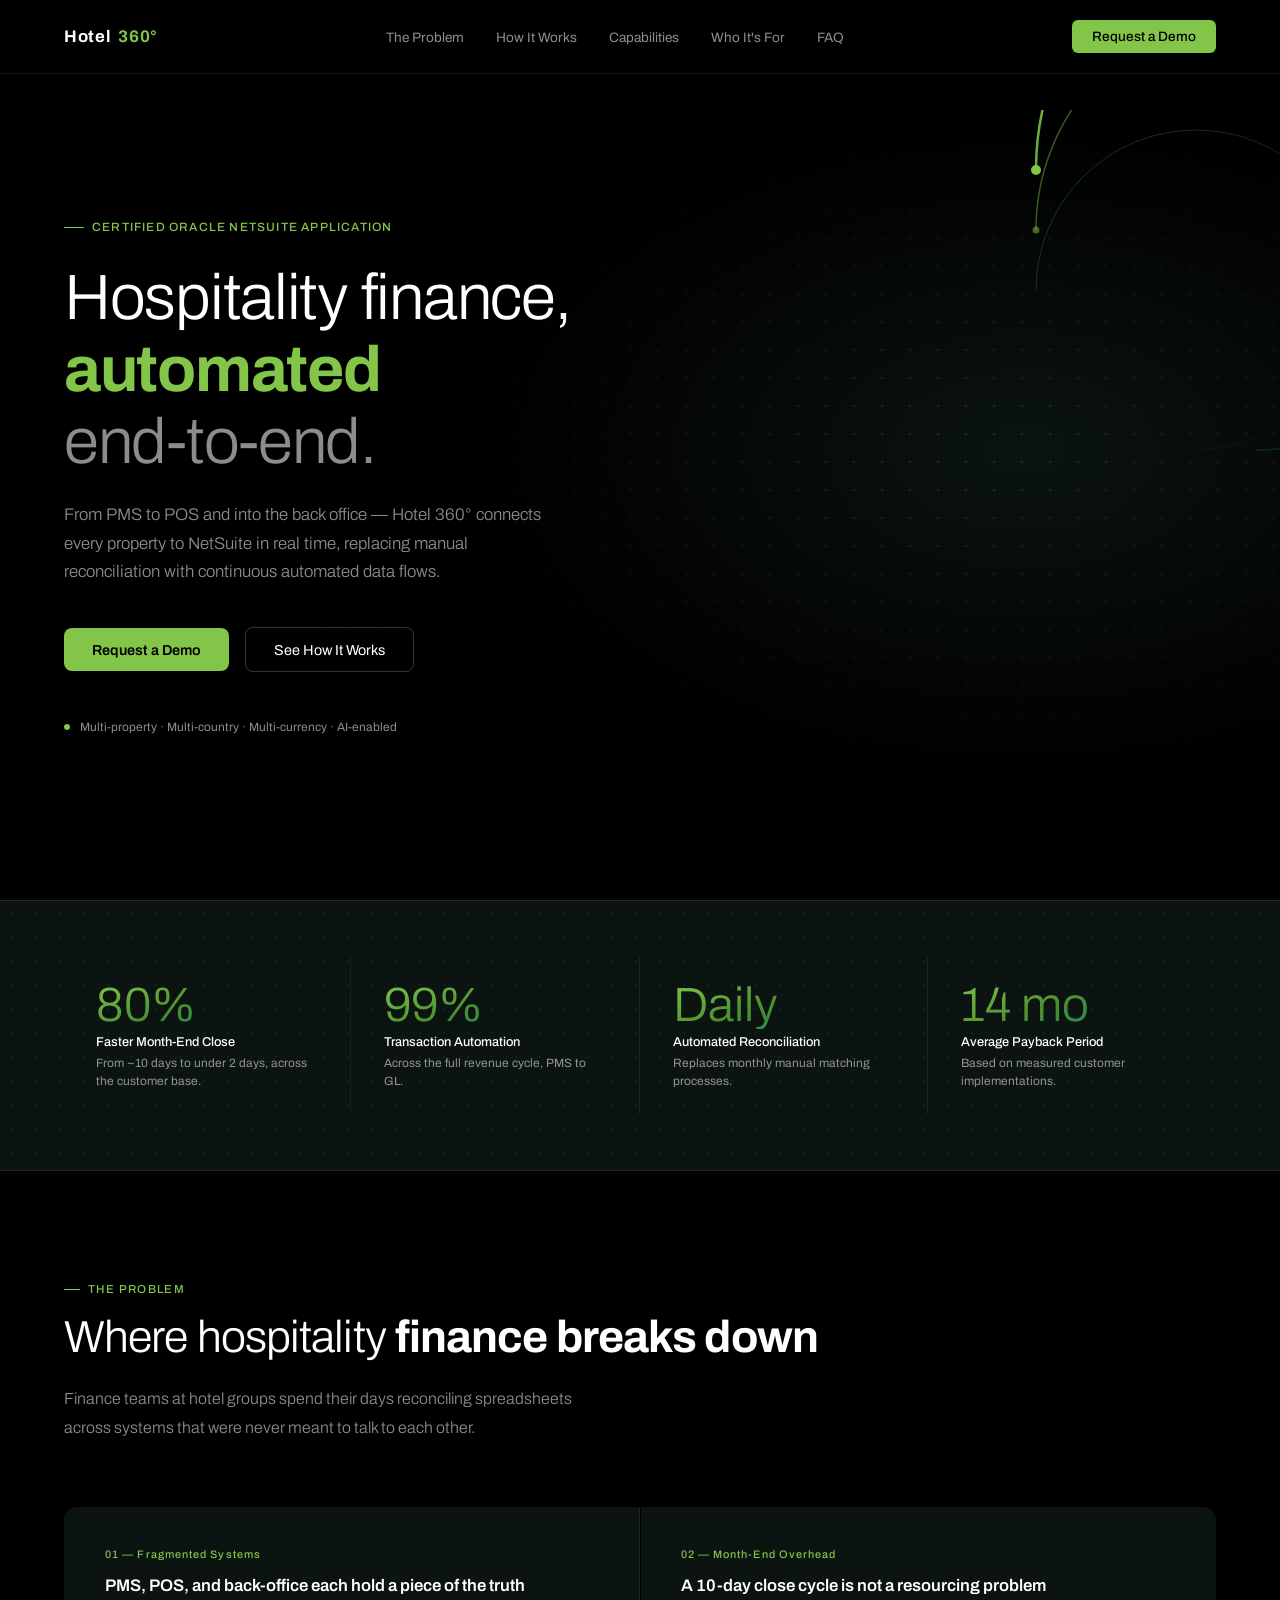
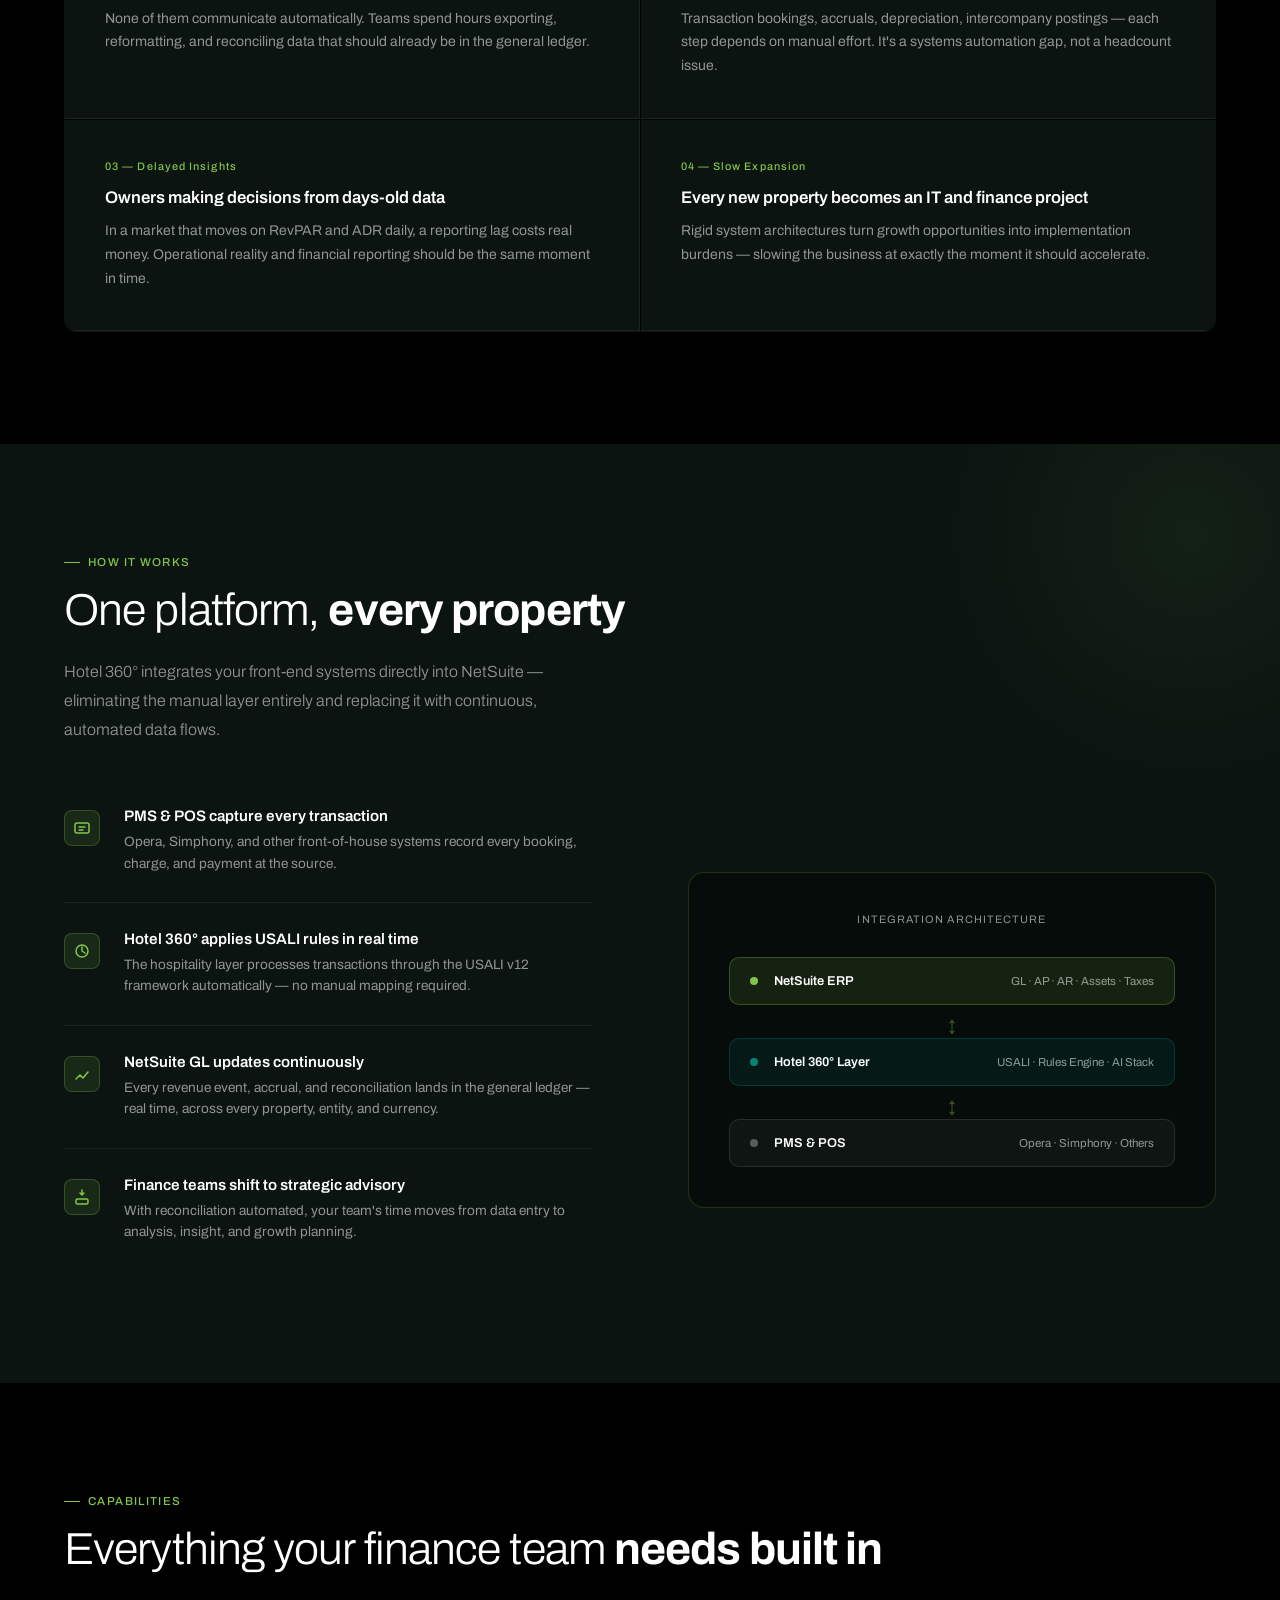
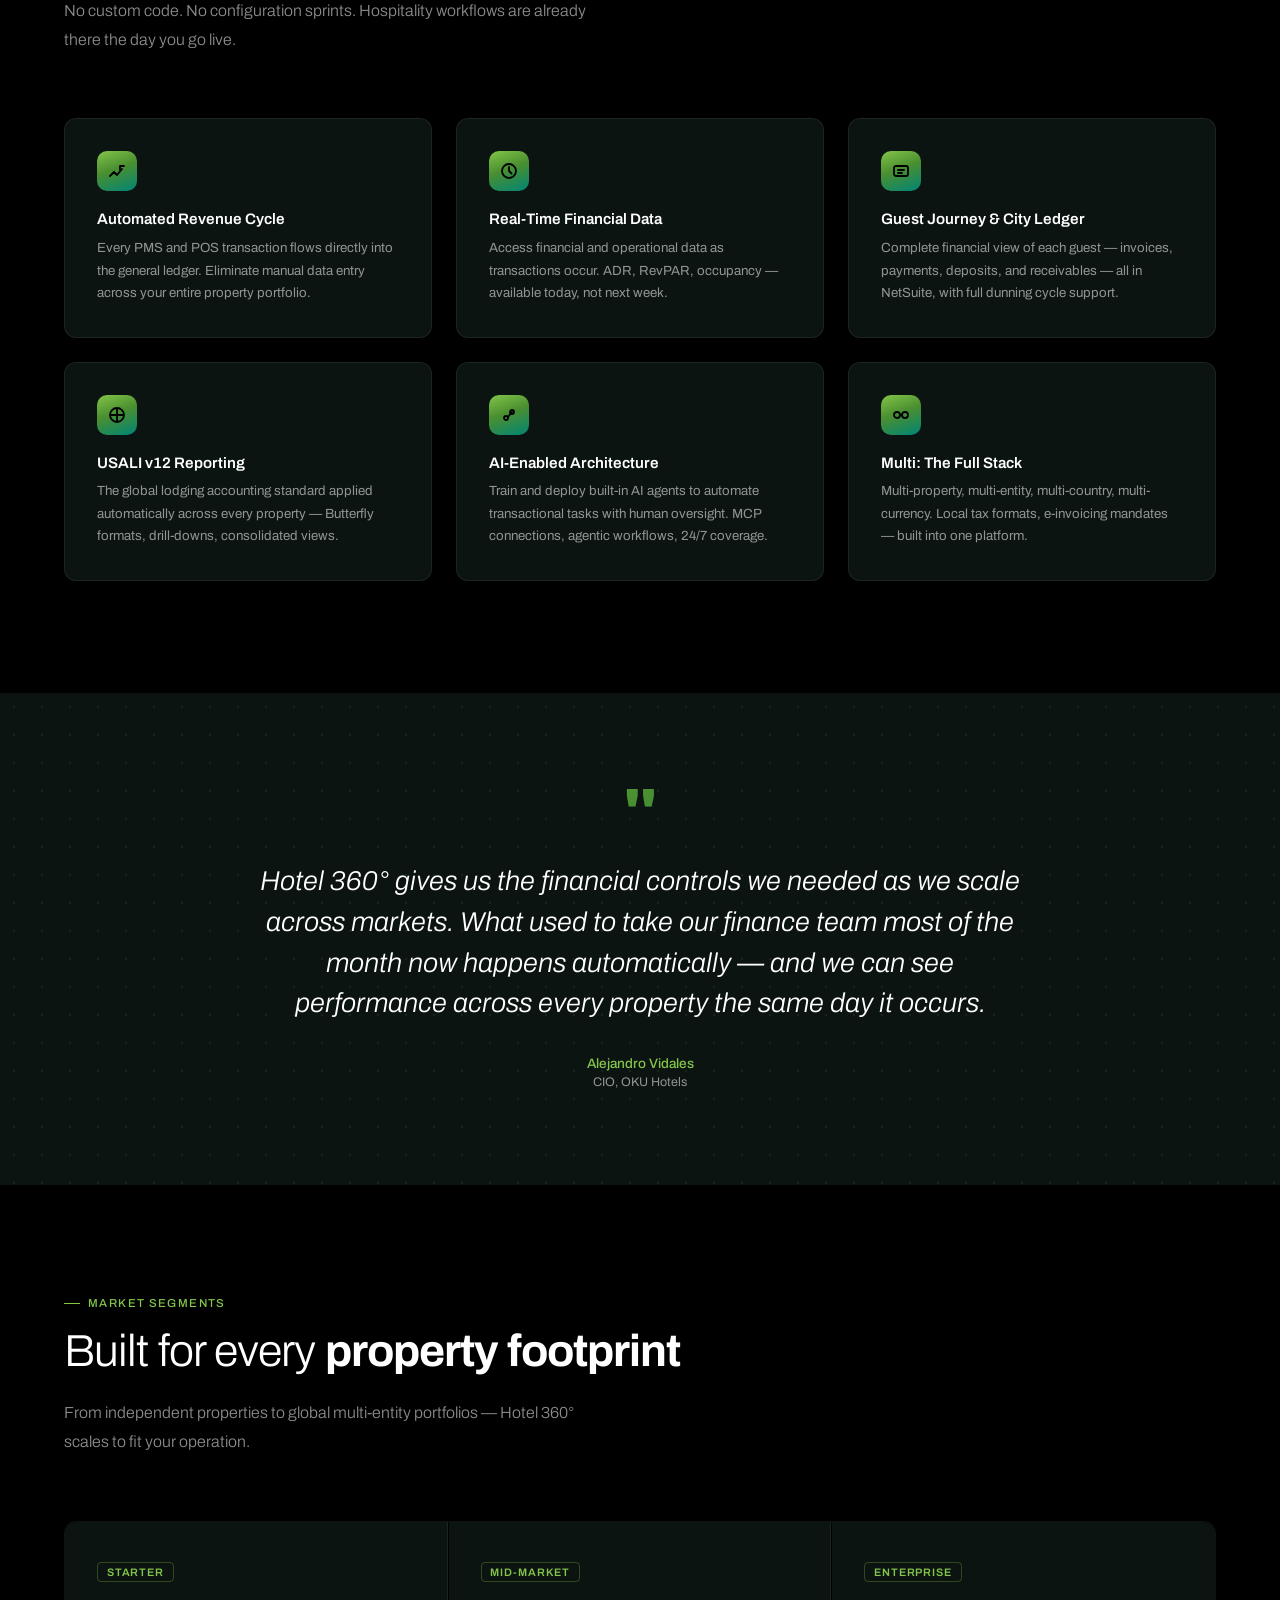
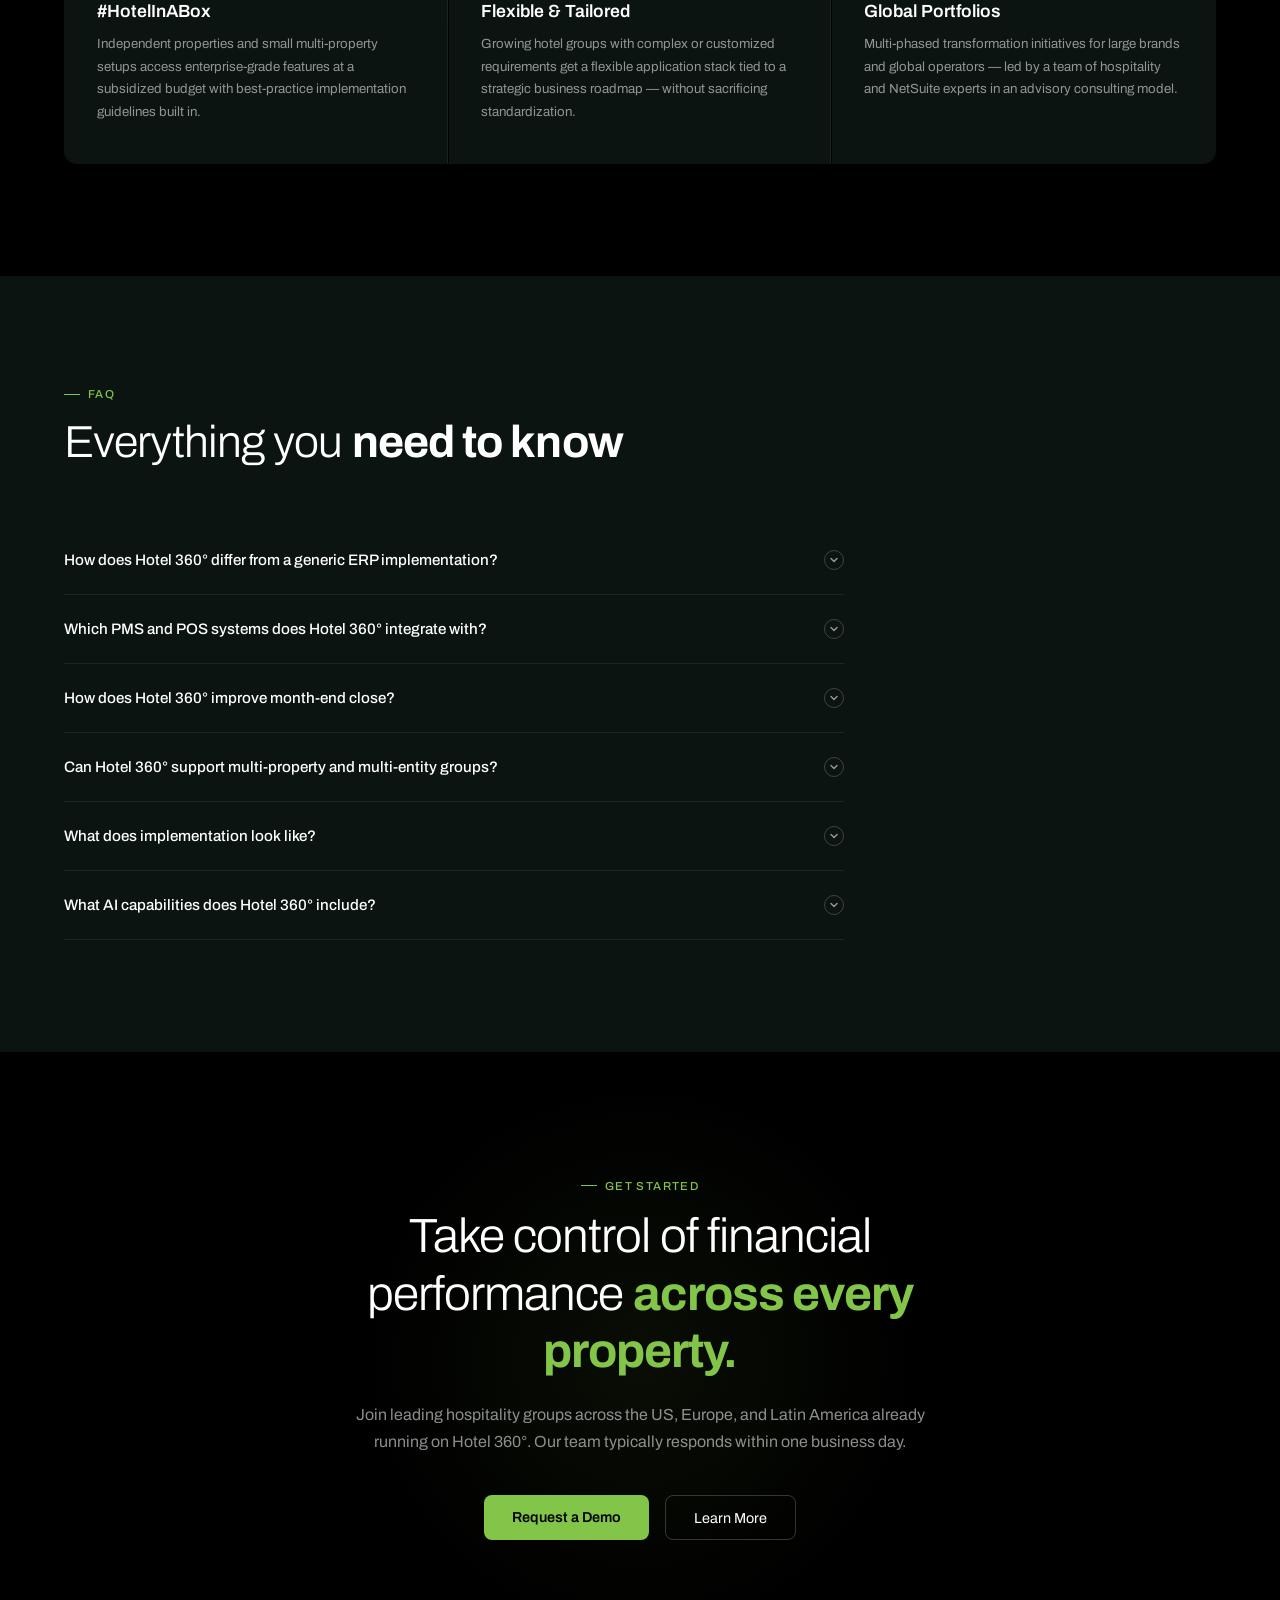
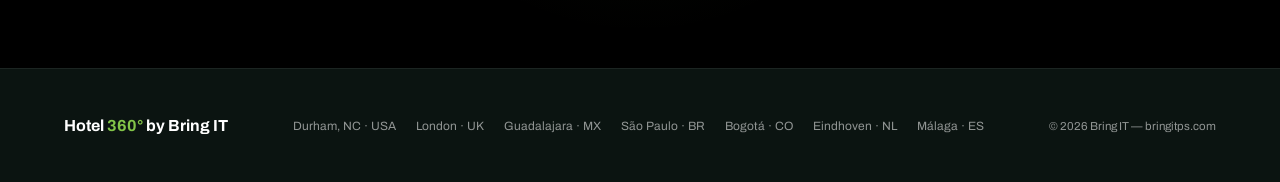
==== h360.html @ 370b3620 "Add files via upload" ====
<!DOCTYPE html>
<html lang="en">
<head>
<meta charset="UTF-8">
<meta name="viewport" content="width=device-width, initial-scale=1.0">
<title>Hotel 360° — Hospitality Finance, Automated</title>
<link rel="preconnect" href="https://fonts.googleapis.com">
<link href="https://fonts.googleapis.com/css2?family=Archivo:ital,wght@0,300;0,400;0,500;0,600;0,700;1,300&display=swap" rel="stylesheet">
<style>
  *, *::before, *::after { box-sizing: border-box; margin: 0; padding: 0; }

  :root {
    --black:      #000000;
    --dark-green: #0B1411;
    --green:      #83C549;
    --teal:       #008575;
    --white:      #FFFFFF;
    --text-sec:   rgba(255,255,255,0.55);
    --grad: linear-gradient(160deg, #83C549 0%, #4A8F30 45%, #008575 100%);
  }

  html { scroll-behavior: smooth; }

  body {
    font-family: 'Archivo', sans-serif;
    background: var(--black);
    color: var(--white);
    overflow-x: hidden;
  }

  /* ── NAV ── */
  nav {
    position: fixed; top: 0; left: 0; right: 0; z-index: 100;
    display: flex; align-items: center; justify-content: space-between;
    padding: 1.25rem 4rem;
    background: rgba(0,0,0,0.7);
    backdrop-filter: blur(16px);
    border-bottom: 1px solid rgba(131,197,73,0.12);
  }
  .nav-logo {
    font-size: 1.05rem; font-weight: 700; letter-spacing: 0.04em;
    color: var(--white);
    display: flex; align-items: center; gap: 0.5rem;
  }
  .nav-logo .deg { color: var(--green); }
  .nav-links { display: flex; gap: 2rem; list-style: none; }
  .nav-links a {
    font-size: 0.85rem; font-weight: 400; color: var(--text-sec);
    text-decoration: none; transition: color 0.2s;
  }
  .nav-links a:hover { color: var(--white); }
  .nav-cta {
    font-size: 0.85rem; font-weight: 500; color: var(--black);
    background: var(--green); border: none; border-radius: 6px;
    padding: 0.55rem 1.25rem; cursor: pointer; text-decoration: none;
    transition: opacity 0.2s;
  }
  .nav-cta:hover { opacity: 0.85; }

  /* ── HERO ── */
  .hero {
    position: relative; min-height: 100vh;
    display: flex; align-items: center;
    padding: 8rem 4rem 5rem;
    overflow: hidden;
    background: radial-gradient(ellipse 70% 60% at 80% 50%, #0B1411 0%, #000 60%);
  }

  /* dot grid texture */
  .hero::before {
    content: '';
    position: absolute; inset: 0;
    background-image: radial-gradient(circle, rgba(131,197,73,0.18) 1px, transparent 1px);
    background-size: 28px 28px;
    mask-image: radial-gradient(ellipse 80% 70% at 75% 50%, black 0%, transparent 70%);
    pointer-events: none;
  }

  /* big rotating arc */
  .hero-arc {
    position: absolute;
    right: -6rem; top: 50%;
    transform: translateY(-50%);
    width: 680px; height: 680px;
    animation: spin-arc 30s linear infinite;
  }
  @keyframes spin-arc { to { transform: translateY(-50%) rotate(360deg); } }

  .hero-content {
    position: relative; z-index: 2;
    max-width: 640px;
  }
  .hero-eyebrow {
    display: inline-flex; align-items: center; gap: 0.5rem;
    font-size: 0.75rem; font-weight: 500; letter-spacing: 0.1em;
    text-transform: uppercase; color: var(--green);
    margin-bottom: 1.75rem;
  }
  .hero-eyebrow::before {
    content: '';
    display: block; width: 20px; height: 1px;
    background: var(--green);
  }
  .hero-title {
    font-size: clamp(2.6rem, 5vw, 4rem);
    font-weight: 300; line-height: 1.12;
    letter-spacing: -0.02em;
    margin-bottom: 1.5rem;
  }
  .hero-title strong { font-weight: 700; color: var(--green); }
  .hero-title em { font-style: normal; color: var(--text-sec); }

  .hero-sub {
    font-size: 1.05rem; font-weight: 300; line-height: 1.7;
    color: var(--text-sec); max-width: 500px;
    margin-bottom: 2.5rem;
  }

  .hero-actions { display: flex; align-items: center; gap: 1rem; flex-wrap: wrap; }
  .btn-primary {
    font-size: 0.9rem; font-weight: 600; color: var(--black);
    background: var(--green); border: none; border-radius: 8px;
    padding: 0.85rem 1.75rem; cursor: pointer; text-decoration: none;
    transition: opacity 0.2s;
  }
  .btn-primary:hover { opacity: 0.85; }
  .btn-ghost {
    font-size: 0.9rem; font-weight: 400; color: var(--white);
    background: transparent;
    border: 1px solid rgba(255,255,255,0.2);
    border-radius: 8px; padding: 0.85rem 1.75rem;
    cursor: pointer; text-decoration: none; transition: border-color 0.2s;
  }
  .btn-ghost:hover { border-color: rgba(255,255,255,0.5); }

  /* certified badge */
  .hero-badge {
    display: flex; align-items: center; gap: 0.6rem;
    margin-top: 3rem; font-size: 0.75rem; color: var(--text-sec);
  }
  .badge-dot {
    width: 6px; height: 6px; border-radius: 50%;
    background: var(--green); flex-shrink: 0;
  }

  /* ── METRICS BAND ── */
  .metrics {
    background: var(--dark-green);
    border-top: 1px solid rgba(131,197,73,0.15);
    border-bottom: 1px solid rgba(131,197,73,0.15);
    padding: 3.5rem 4rem;
    display: grid;
    grid-template-columns: repeat(4, 1fr);
    gap: 1px;
    position: relative;
  }
  .metrics::before {
    content: '';
    position: absolute; inset: 0;
    background-image: radial-gradient(circle, rgba(131,197,73,0.08) 1px, transparent 1px);
    background-size: 24px 24px;
    pointer-events: none;
  }
  .metric {
    padding: 1.5rem 2rem;
    border-right: 1px solid rgba(255,255,255,0.07);
    position: relative; z-index: 1;
  }
  .metric:last-child { border-right: none; }
  .metric-value {
    font-size: 3rem; font-weight: 300; line-height: 1;
    background: var(--grad); -webkit-background-clip: text; -webkit-text-fill-color: transparent;
    background-clip: text; margin-bottom: 0.4rem;
  }
  .metric-label { font-size: 0.8rem; font-weight: 500; color: var(--white); margin-bottom: 0.3rem; }
  .metric-desc { font-size: 0.75rem; color: var(--text-sec); line-height: 1.5; }

  /* ── SECTION BASE ── */
  section { padding: 7rem 4rem; }
  .section-eyebrow {
    font-size: 0.72rem; font-weight: 500; letter-spacing: 0.12em;
    text-transform: uppercase; color: var(--green);
    margin-bottom: 1rem;
    display: flex; align-items: center; gap: 0.5rem;
  }
  .section-eyebrow::before {
    content: ''; display: block; width: 16px; height: 1px; background: var(--green);
  }
  .section-title {
    font-size: clamp(1.8rem, 3.5vw, 2.8rem);
    font-weight: 300; line-height: 1.2;
    letter-spacing: -0.02em; margin-bottom: 1.25rem;
  }
  .section-title strong { font-weight: 700; }
  .section-sub {
    font-size: 1rem; font-weight: 300; line-height: 1.8;
    color: var(--text-sec); max-width: 540px;
  }

  /* ── PROBLEM SECTION ── */
  .problems {
    background: var(--black);
  }
  .problems-grid {
    display: grid; grid-template-columns: 1fr 1fr;
    gap: 1px; margin-top: 4rem;
    border: 1px solid rgba(255,255,255,0.07);
    border-radius: 12px; overflow: hidden;
  }
  .problem-card {
    padding: 2.5rem;
    background: var(--dark-green);
    border-bottom: 1px solid rgba(255,255,255,0.07);
    transition: background 0.3s;
  }
  .problem-card:hover { background: #0f1e18; }
  .problem-card:nth-child(odd) { border-right: 1px solid rgba(255,255,255,0.07); }
  .problem-number {
    font-size: 0.68rem; font-weight: 500; color: var(--green);
    letter-spacing: 0.1em; margin-bottom: 1rem;
  }
  .problem-title {
    font-size: 1.05rem; font-weight: 600; margin-bottom: 0.75rem;
  }
  .problem-desc { font-size: 0.875rem; color: var(--text-sec); line-height: 1.7; }

  /* ── HOW IT WORKS ── */
  .how {
    background: var(--dark-green);
    position: relative; overflow: hidden;
  }
  .how::after {
    content: '';
    position: absolute; right: -10rem; top: -10rem;
    width: 500px; height: 500px;
    border-radius: 50%;
    background: radial-gradient(circle, rgba(131,197,73,0.07) 0%, transparent 70%);
    pointer-events: none;
  }
  .how-layout {
    display: grid; grid-template-columns: 1fr 1fr;
    gap: 6rem; align-items: center; margin-top: 4rem;
  }
  .how-steps { display: flex; flex-direction: column; gap: 0; }
  .how-step {
    display: flex; gap: 1.5rem;
    padding: 1.75rem 0;
    border-bottom: 1px solid rgba(255,255,255,0.07);
    position: relative;
  }
  .how-step:first-child { padding-top: 0; }
  .how-step:last-child { border-bottom: none; }
  .step-icon {
    width: 36px; height: 36px; flex-shrink: 0;
    border-radius: 8px;
    background: rgba(131,197,73,0.12);
    border: 1px solid rgba(131,197,73,0.25);
    display: flex; align-items: center; justify-content: center;
    margin-top: 2px;
  }
  .step-icon svg { width: 16px; height: 16px; }
  .step-title { font-size: 0.95rem; font-weight: 600; margin-bottom: 0.4rem; }
  .step-desc { font-size: 0.85rem; color: var(--text-sec); line-height: 1.6; }

  /* architecture diagram */
  .arch-diagram {
    background: rgba(0,0,0,0.4);
    border: 1px solid rgba(131,197,73,0.2);
    border-radius: 16px; padding: 2.5rem;
    position: relative;
  }
  .arch-title {
    font-size: 0.68rem; letter-spacing: 0.1em; text-transform: uppercase;
    color: var(--text-sec); margin-bottom: 2rem; text-align: center;
  }
  .arch-layer {
    display: flex; align-items: center; gap: 1rem;
    padding: 1rem 1.25rem;
    border-radius: 10px; margin-bottom: 0.75rem;
  }
  .arch-layer:last-child { margin-bottom: 0; }
  .arch-layer.top { background: rgba(131,197,73,0.12); border: 1px solid rgba(131,197,73,0.3); }
  .arch-layer.mid { background: rgba(0,133,117,0.12); border: 1px solid rgba(0,133,117,0.3); }
  .arch-layer.bot { background: rgba(255,255,255,0.04); border: 1px solid rgba(255,255,255,0.1); }
  .arch-dot { width: 8px; height: 8px; border-radius: 50%; flex-shrink: 0; }
  .top .arch-dot { background: var(--green); }
  .mid .arch-dot { background: var(--teal); }
  .bot .arch-dot { background: rgba(255,255,255,0.3); }
  .arch-layer-name { font-size: 0.8rem; font-weight: 600; flex: 1; }
  .arch-layer-desc { font-size: 0.72rem; color: var(--text-sec); text-align: right; }
  .arch-arrow {
    text-align: center; color: rgba(131,197,73,0.4);
    font-size: 1rem; margin: 0.25rem 0;
    display: block;
  }

  /* ── CAPABILITIES ── */
  .capabilities { background: var(--black); }
  .cap-grid {
    display: grid; grid-template-columns: repeat(3, 1fr);
    gap: 1.5rem; margin-top: 4rem;
  }
  .cap-card {
    padding: 2rem;
    border: 1px solid rgba(255,255,255,0.07);
    border-radius: 12px;
    background: var(--dark-green);
    transition: border-color 0.25s, transform 0.25s;
  }
  .cap-card:hover {
    border-color: rgba(131,197,73,0.3);
    transform: translateY(-3px);
  }
  .cap-icon {
    width: 40px; height: 40px; border-radius: 10px;
    background: var(--grad);
    display: flex; align-items: center; justify-content: center;
    margin-bottom: 1.25rem;
  }
  .cap-icon svg { width: 18px; height: 18px; color: var(--black); }
  .cap-title { font-size: 0.95rem; font-weight: 600; margin-bottom: 0.6rem; }
  .cap-desc { font-size: 0.83rem; color: var(--text-sec); line-height: 1.7; }

  /* ── QUOTE ── */
  .quote-section {
    background: var(--dark-green);
    position: relative; overflow: hidden;
    padding: 6rem 4rem;
    display: flex; align-items: center; justify-content: center;
    text-align: center;
  }
  .quote-section::before {
    content: '';
    position: absolute; inset: 0;
    background-image: radial-gradient(circle, rgba(131,197,73,0.1) 1px, transparent 1px);
    background-size: 28px 28px;
    pointer-events: none;
  }
  .quote-inner { position: relative; z-index: 1; max-width: 780px; }
  .quote-mark {
    font-size: 5rem; line-height: 0.6;
    background: var(--grad); -webkit-background-clip: text; -webkit-text-fill-color: transparent;
    background-clip: text;
    display: block; margin-bottom: 1.5rem; font-weight: 700;
  }
  .quote-text {
    font-size: clamp(1.25rem, 2.5vw, 1.7rem);
    font-weight: 300; line-height: 1.5; margin-bottom: 2rem;
    font-style: italic;
  }
  .quote-attr { font-size: 0.85rem; font-weight: 500; color: var(--green); }
  .quote-role { font-size: 0.78rem; color: var(--text-sec); margin-top: 0.25rem; }

  /* ── SEGMENTS ── */
  .segments { background: var(--black); }
  .seg-grid {
    display: grid; grid-template-columns: repeat(3, 1fr);
    gap: 1px; margin-top: 4rem;
    border: 1px solid rgba(255,255,255,0.07); border-radius: 12px; overflow: hidden;
  }
  .seg-card {
    padding: 2.5rem 2rem;
    background: var(--dark-green);
    border-right: 1px solid rgba(255,255,255,0.07);
    transition: background 0.25s;
  }
  .seg-card:last-child { border-right: none; }
  .seg-card:hover { background: #0f1e18; }
  .seg-tag {
    display: inline-block;
    font-size: 0.68rem; font-weight: 600; letter-spacing: 0.08em;
    text-transform: uppercase;
    color: var(--green);
    border: 1px solid rgba(131,197,73,0.3);
    border-radius: 4px; padding: 0.2rem 0.55rem;
    margin-bottom: 1.25rem;
  }
  .seg-title { font-size: 1.1rem; font-weight: 600; margin-bottom: 0.75rem; }
  .seg-desc { font-size: 0.83rem; color: var(--text-sec); line-height: 1.7; }

  /* ── FAQ ── */
  .faq { background: var(--dark-green); }
  .faq-list { margin-top: 3.5rem; max-width: 780px; }
  .faq-item {
    border-bottom: 1px solid rgba(255,255,255,0.08);
  }
  .faq-question {
    width: 100%; background: none; border: none;
    color: var(--white); text-align: left;
    padding: 1.5rem 0;
    font-family: 'Archivo', sans-serif; font-size: 0.95rem; font-weight: 500;
    cursor: pointer; display: flex; justify-content: space-between; align-items: center;
    gap: 1rem;
    transition: color 0.2s;
  }
  .faq-question:hover { color: var(--green); }
  .faq-chevron {
    width: 20px; height: 20px; flex-shrink: 0;
    border-radius: 50%; border: 1px solid rgba(255,255,255,0.2);
    display: flex; align-items: center; justify-content: center;
    transition: transform 0.3s, border-color 0.2s;
    color: var(--text-sec);
  }
  .faq-item.open .faq-chevron {
    transform: rotate(180deg); border-color: var(--green); color: var(--green);
  }
  .faq-answer {
    max-height: 0; overflow: hidden;
    font-size: 0.875rem; color: var(--text-sec); line-height: 1.75;
    transition: max-height 0.35s ease, padding 0.35s;
    padding: 0;
  }
  .faq-item.open .faq-answer {
    max-height: 300px; padding-bottom: 1.5rem;
  }

  /* ── CTA ── */
  .cta-section {
    background: var(--black);
    padding: 8rem 4rem;
    text-align: center;
    position: relative; overflow: hidden;
  }
  .cta-section::before {
    content: '';
    position: absolute; left: 50%; top: 50%;
    transform: translate(-50%, -50%);
    width: 600px; height: 600px;
    border-radius: 50%;
    background: radial-gradient(circle, rgba(131,197,73,0.07) 0%, transparent 65%);
    pointer-events: none;
  }
  .cta-inner { position: relative; z-index: 1; max-width: 620px; margin: 0 auto; }
  .cta-title {
    font-size: clamp(2rem, 4vw, 3rem);
    font-weight: 300; line-height: 1.2; margin-bottom: 1.25rem;
    letter-spacing: -0.02em;
  }
  .cta-title strong { font-weight: 700; color: var(--green); }
  .cta-sub { font-size: 1rem; color: var(--text-sec); margin-bottom: 2.5rem; line-height: 1.7; }
  .cta-actions { display: flex; justify-content: center; gap: 1rem; flex-wrap: wrap; }

  /* ── FOOTER ── */
  footer {
    background: var(--dark-green);
    border-top: 1px solid rgba(255,255,255,0.07);
    padding: 3rem 4rem;
    display: flex; justify-content: space-between; align-items: center;
    flex-wrap: wrap; gap: 1.5rem;
  }
  .footer-brand { font-size: 1rem; font-weight: 700; }
  .footer-brand .deg { color: var(--green); }
  .footer-offices {
    display: flex; flex-wrap: wrap; gap: 1.25rem;
    font-size: 0.75rem; color: var(--text-sec);
  }
  .footer-legal { font-size: 0.72rem; color: var(--text-sec); }

  /* responsive */
  @media (max-width: 900px) {
    nav { padding: 1rem 1.5rem; }
    .nav-links { display: none; }
    section, .hero, .metrics, .cta-section { padding-left: 1.5rem; padding-right: 1.5rem; }
    .metrics { grid-template-columns: 1fr 1fr; }
    .problems-grid, .cap-grid, .seg-grid { grid-template-columns: 1fr; }
    .problem-card:nth-child(odd) { border-right: none; }
    .how-layout { grid-template-columns: 1fr; gap: 3rem; }
    .hero-arc { width: 320px; height: 320px; right: -4rem; opacity: 0.4; }
    footer { flex-direction: column; align-items: flex-start; }
  }

  @media (prefers-reduced-motion: reduce) {
    .hero-arc { animation: none; }
  }
</style>
</head>
<body>

<!-- NAV -->
<nav>
  <div class="nav-logo">Hotel <span class="deg">360°</span></div>
  <ul class="nav-links">
    <li><a href="#problem">The Problem</a></li>
    <li><a href="#how">How It Works</a></li>
    <li><a href="#capabilities">Capabilities</a></li>
    <li><a href="#segments">Who It's For</a></li>
    <li><a href="#faq">FAQ</a></li>
  </ul>
  <a href="#cta" class="nav-cta">Request a Demo</a>
</nav>

<!-- HERO -->
<section class="hero">
  <!-- animated arc SVG -->
  <svg class="hero-arc" viewBox="0 0 680 680" fill="none" xmlns="http://www.w3.org/2000/svg">
    <defs>
      <linearGradient id="arcGrad" x1="0%" y1="0%" x2="100%" y2="100%">
        <stop offset="0%" stop-color="#83C549"/>
        <stop offset="50%" stop-color="#4A8F30"/>
        <stop offset="100%" stop-color="#008575" stop-opacity="0"/>
      </linearGradient>
    </defs>
    <!-- outer arc — opens to bottom-right -->
    <path d="M 340 60 A 280 280 0 1 1 620 340" stroke="url(#arcGrad)" stroke-width="2.5" fill="none" stroke-linecap="round"/>
    <!-- middle arc -->
    <path d="M 340 120 A 220 220 0 1 1 560 340" stroke="url(#arcGrad)" stroke-width="1.5" fill="none" stroke-linecap="round" opacity="0.5"/>
    <!-- inner arc -->
    <path d="M 340 180 A 160 160 0 1 1 500 340" stroke="url(#arcGrad)" stroke-width="1" fill="none" stroke-linecap="round" opacity="0.25"/>
    <!-- highlight dot -->
    <circle cx="340" cy="60" r="5" fill="#83C549"/>
    <circle cx="340" cy="120" r="3.5" fill="#83C549" opacity="0.5"/>
  </svg>

  <div class="hero-content">
    <div class="hero-eyebrow">Certified Oracle NetSuite Application</div>
    <h1 class="hero-title">
      Hospitality finance,<br>
      <strong>automated</strong><br>
      <em>end-to-end.</em>
    </h1>
    <p class="hero-sub">
      From PMS to POS and into the back office — Hotel 360° connects every property to NetSuite in real time, replacing manual reconciliation with continuous automated data flows.
    </p>
    <div class="hero-actions">
      <a href="#cta" class="btn-primary">Request a Demo</a>
      <a href="#how" class="btn-ghost">See How It Works</a>
    </div>
    <div class="hero-badge">
      <span class="badge-dot"></span>
      Multi-property · Multi-country · Multi-currency · AI-enabled
    </div>
  </div>
</section>

<!-- METRICS -->
<div class="metrics">
  <div class="metric">
    <div class="metric-value">80%</div>
    <div class="metric-label">Faster Month-End Close</div>
    <div class="metric-desc">From ~10 days to under 2 days, across the customer base.</div>
  </div>
  <div class="metric">
    <div class="metric-value">99%</div>
    <div class="metric-label">Transaction Automation</div>
    <div class="metric-desc">Across the full revenue cycle, PMS to GL.</div>
  </div>
  <div class="metric">
    <div class="metric-value">Daily</div>
    <div class="metric-label">Automated Reconciliation</div>
    <div class="metric-desc">Replaces monthly manual matching processes.</div>
  </div>
  <div class="metric">
    <div class="metric-value">14 mo</div>
    <div class="metric-label">Average Payback Period</div>
    <div class="metric-desc">Based on measured customer implementations.</div>
  </div>
</div>

<!-- PROBLEM -->
<section class="problems" id="problem">
  <div class="section-eyebrow">The Problem</div>
  <h2 class="section-title">Where hospitality <strong>finance breaks down</strong></h2>
  <p class="section-sub">Finance teams at hotel groups spend their days reconciling spreadsheets across systems that were never meant to talk to each other.</p>

  <div class="problems-grid">
    <div class="problem-card">
      <div class="problem-number">01 — Fragmented Systems</div>
      <div class="problem-title">PMS, POS, and back-office each hold a piece of the truth</div>
      <p class="problem-desc">None of them communicate automatically. Teams spend hours exporting, reformatting, and reconciling data that should already be in the general ledger.</p>
    </div>
    <div class="problem-card">
      <div class="problem-number">02 — Month-End Overhead</div>
      <div class="problem-title">A 10-day close cycle is not a resourcing problem</div>
      <p class="problem-desc">Transaction bookings, accruals, depreciation, intercompany postings — each step depends on manual effort. It's a systems automation gap, not a headcount issue.</p>
    </div>
    <div class="problem-card">
      <div class="problem-number">03 — Delayed Insights</div>
      <div class="problem-title">Owners making decisions from days-old data</div>
      <p class="problem-desc">In a market that moves on RevPAR and ADR daily, a reporting lag costs real money. Operational reality and financial reporting should be the same moment in time.</p>
    </div>
    <div class="problem-card">
      <div class="problem-number">04 — Slow Expansion</div>
      <div class="problem-title">Every new property becomes an IT and finance project</div>
      <p class="problem-desc">Rigid system architectures turn growth opportunities into implementation burdens — slowing the business at exactly the moment it should accelerate.</p>
    </div>
  </div>
</section>

<!-- HOW IT WORKS -->
<section class="how" id="how">
  <div class="section-eyebrow">How It Works</div>
  <h2 class="section-title">One platform, <strong>every property</strong></h2>
  <p class="section-sub">Hotel 360° integrates your front-end systems directly into NetSuite — eliminating the manual layer entirely and replacing it with continuous, automated data flows.</p>

  <div class="how-layout">
    <div class="how-steps">
      <div class="how-step">
        <div class="step-icon">
          <svg viewBox="0 0 16 16" fill="none" stroke="#83C549" stroke-width="1.5" stroke-linecap="round" stroke-linejoin="round">
            <rect x="1" y="3" width="14" height="10" rx="2"/>
            <path d="M5 7h6M5 10h4"/>
          </svg>
        </div>
        <div>
          <div class="step-title">PMS & POS capture every transaction</div>
          <p class="step-desc">Opera, Simphony, and other front-of-house systems record every booking, charge, and payment at the source.</p>
        </div>
      </div>
      <div class="how-step">
        <div class="step-icon">
          <svg viewBox="0 0 16 16" fill="none" stroke="#83C549" stroke-width="1.5" stroke-linecap="round" stroke-linejoin="round">
            <circle cx="8" cy="8" r="6"/>
            <path d="M8 4v4l3 2"/>
          </svg>
        </div>
        <div>
          <div class="step-title">Hotel 360° applies USALI rules in real time</div>
          <p class="step-desc">The hospitality layer processes transactions through the USALI v12 framework automatically — no manual mapping required.</p>
        </div>
      </div>
      <div class="how-step">
        <div class="step-icon">
          <svg viewBox="0 0 16 16" fill="none" stroke="#83C549" stroke-width="1.5" stroke-linecap="round" stroke-linejoin="round">
            <path d="M2 13l4-4 3 3 5-6"/>
          </svg>
        </div>
        <div>
          <div class="step-title">NetSuite GL updates continuously</div>
          <p class="step-desc">Every revenue event, accrual, and reconciliation lands in the general ledger — real time, across every property, entity, and currency.</p>
        </div>
      </div>
      <div class="how-step">
        <div class="step-icon">
          <svg viewBox="0 0 16 16" fill="none" stroke="#83C549" stroke-width="1.5" stroke-linecap="round" stroke-linejoin="round">
            <path d="M8 1v5m0 0l-2-2m2 2l2-2"/>
            <rect x="2" y="10" width="12" height="5" rx="1.5"/>
          </svg>
        </div>
        <div>
          <div class="step-title">Finance teams shift to strategic advisory</div>
          <p class="step-desc">With reconciliation automated, your team's time moves from data entry to analysis, insight, and growth planning.</p>
        </div>
      </div>
    </div>

    <div class="arch-diagram">
      <div class="arch-title">Integration Architecture</div>
      <div class="arch-layer top">
        <div class="arch-dot"></div>
        <div class="arch-layer-name">NetSuite ERP</div>
        <div class="arch-layer-desc">GL · AP · AR · Assets · Taxes</div>
      </div>
      <span class="arch-arrow">↕</span>
      <div class="arch-layer mid">
        <div class="arch-dot"></div>
        <div class="arch-layer-name">Hotel 360° Layer</div>
        <div class="arch-layer-desc">USALI · Rules Engine · AI Stack</div>
      </div>
      <span class="arch-arrow">↕</span>
      <div class="arch-layer bot">
        <div class="arch-dot"></div>
        <div class="arch-layer-name">PMS & POS</div>
        <div class="arch-layer-desc">Opera · Simphony · Others</div>
      </div>
    </div>
  </div>
</section>

<!-- CAPABILITIES -->
<section class="capabilities" id="capabilities">
  <div class="section-eyebrow">Capabilities</div>
  <h2 class="section-title">Everything your finance team <strong>needs built in</strong></h2>
  <p class="section-sub">No custom code. No configuration sprints. Hospitality workflows are already there the day you go live.</p>

  <div class="cap-grid">
    <div class="cap-card">
      <div class="cap-icon">
        <svg viewBox="0 0 18 18" fill="none" stroke="currentColor" stroke-width="1.8" stroke-linecap="round" stroke-linejoin="round"><path d="M2 14l4-4 3 3 5-6M16 4h-4v4"/></svg>
      </div>
      <div class="cap-title">Automated Revenue Cycle</div>
      <p class="cap-desc">Every PMS and POS transaction flows directly into the general ledger. Eliminate manual data entry across your entire property portfolio.</p>
    </div>
    <div class="cap-card">
      <div class="cap-icon">
        <svg viewBox="0 0 18 18" fill="none" stroke="currentColor" stroke-width="1.8" stroke-linecap="round" stroke-linejoin="round"><circle cx="9" cy="9" r="7"/><path d="M9 5v4l2.5 2.5"/></svg>
      </div>
      <div class="cap-title">Real-Time Financial Data</div>
      <p class="cap-desc">Access financial and operational data as transactions occur. ADR, RevPAR, occupancy — available today, not next week.</p>
    </div>
    <div class="cap-card">
      <div class="cap-icon">
        <svg viewBox="0 0 18 18" fill="none" stroke="currentColor" stroke-width="1.8" stroke-linecap="round" stroke-linejoin="round"><rect x="2" y="4" width="14" height="10" rx="2"/><path d="M6 8h6M6 11h4"/></svg>
      </div>
      <div class="cap-title">Guest Journey & City Ledger</div>
      <p class="cap-desc">Complete financial view of each guest — invoices, payments, deposits, and receivables — all in NetSuite, with full dunning cycle support.</p>
    </div>
    <div class="cap-card">
      <div class="cap-icon">
        <svg viewBox="0 0 18 18" fill="none" stroke="currentColor" stroke-width="1.8" stroke-linecap="round" stroke-linejoin="round"><path d="M3 9h12M9 3v12"/><circle cx="9" cy="9" r="7"/></svg>
      </div>
      <div class="cap-title">USALI v12 Reporting</div>
      <p class="cap-desc">The global lodging accounting standard applied automatically across every property — Butterfly formats, drill-downs, consolidated views.</p>
    </div>
    <div class="cap-card">
      <div class="cap-icon">
        <svg viewBox="0 0 18 18" fill="none" stroke="currentColor" stroke-width="1.8" stroke-linecap="round" stroke-linejoin="round"><circle cx="6" cy="12" r="2"/><circle cx="12" cy="6" r="2"/><path d="M8 11l4-5"/></svg>
      </div>
      <div class="cap-title">AI-Enabled Architecture</div>
      <p class="cap-desc">Train and deploy built-in AI agents to automate transactional tasks with human oversight. MCP connections, agentic workflows, 24/7 coverage.</p>
    </div>
    <div class="cap-card">
      <div class="cap-icon">
        <svg viewBox="0 0 18 18" fill="none" stroke="currentColor" stroke-width="1.8" stroke-linecap="round" stroke-linejoin="round"><circle cx="5" cy="9" r="3"/><circle cx="13" cy="9" r="3"/><path d="M8 9h2"/></svg>
      </div>
      <div class="cap-title">Multi: The Full Stack</div>
      <p class="cap-desc">Multi-property, multi-entity, multi-country, multi-currency. Local tax formats, e-invoicing mandates — built into one platform.</p>
    </div>
  </div>
</section>

<!-- QUOTE -->
<div class="quote-section">
  <div class="quote-inner">
    <span class="quote-mark">"</span>
    <p class="quote-text">Hotel 360° gives us the financial controls we needed as we scale across markets. What used to take our finance team most of the month now happens automatically — and we can see performance across every property the same day it occurs.</p>
    <div class="quote-attr">Alejandro Vidales</div>
    <div class="quote-role">CIO, OKU Hotels</div>
  </div>
</div>

<!-- SEGMENTS -->
<section class="segments" id="segments">
  <div class="section-eyebrow">Market Segments</div>
  <h2 class="section-title">Built for every <strong>property footprint</strong></h2>
  <p class="section-sub">From independent properties to global multi-entity portfolios — Hotel 360° scales to fit your operation.</p>

  <div class="seg-grid">
    <div class="seg-card">
      <div class="seg-tag">Starter</div>
      <div class="seg-title">#HotelInABox</div>
      <p class="seg-desc">Independent properties and small multi-property setups access enterprise-grade features at a subsidized budget with best-practice implementation guidelines built in.</p>
    </div>
    <div class="seg-card">
      <div class="seg-tag">Mid-Market</div>
      <div class="seg-title">Flexible & Tailored</div>
      <p class="seg-desc">Growing hotel groups with complex or customized requirements get a flexible application stack tied to a strategic business roadmap — without sacrificing standardization.</p>
    </div>
    <div class="seg-card">
      <div class="seg-tag">Enterprise</div>
      <div class="seg-title">Global Portfolios</div>
      <p class="seg-desc">Multi-phased transformation initiatives for large brands and global operators — led by a team of hospitality and NetSuite experts in an advisory consulting model.</p>
    </div>
  </div>
</section>

<!-- FAQ -->
<section class="faq" id="faq">
  <div class="section-eyebrow">FAQ</div>
  <h2 class="section-title">Everything you <strong>need to know</strong></h2>

  <div class="faq-list">
    <div class="faq-item">
      <button class="faq-question" onclick="toggleFaq(this)">
        How does Hotel 360° differ from a generic ERP implementation?
        <span class="faq-chevron">
          <svg width="10" height="10" viewBox="0 0 10 10" fill="none" stroke="currentColor" stroke-width="1.5" stroke-linecap="round"><path d="M2 3.5L5 6.5L8 3.5"/></svg>
        </span>
      </button>
      <div class="faq-answer">A generic ERP deployment is a blank canvas. Hotel 360° ships with pre-built integrations to Oracle OPERA and Simphony, USALI v12 reporting, and hospitality-specific workflows that a standard implementation would have to build from scratch. Typical projects go live in 3–6 months versus 9+ months for custom build models — and you go live 50% faster overall.</div>
    </div>
    <div class="faq-item">
      <button class="faq-question" onclick="toggleFaq(this)">
        Which PMS and POS systems does Hotel 360° integrate with?
        <span class="faq-chevron">
          <svg width="10" height="10" viewBox="0 0 10 10" fill="none" stroke="currentColor" stroke-width="1.5" stroke-linecap="round"><path d="M2 3.5L5 6.5L8 3.5"/></svg>
        </span>
      </button>
      <div class="faq-answer">Hotel 360° integrates natively with Oracle OPERA (PMS) and Oracle Simphony (POS), connecting bookings, revenue postings, guest invoices, payments, and receivables directly to NetSuite. Additional integrations with other hospitality applications are available on request.</div>
    </div>
    <div class="faq-item">
      <button class="faq-question" onclick="toggleFaq(this)">
        How does Hotel 360° improve month-end close?
        <span class="faq-chevron">
          <svg width="10" height="10" viewBox="0 0 10 10" fill="none" stroke="currentColor" stroke-width="1.5" stroke-linecap="round"><path d="M2 3.5L5 6.5L8 3.5"/></svg>
        </span>
      </button>
      <div class="faq-answer">Hotel 360° automates transaction processing and reconciliation so data from front-of-house systems flows in real time. Customers reduce close cycles from approximately 10 days to under 2 days, and move from monthly manual reconciliation to daily automated matching with real-time reporting throughout.</div>
    </div>
    <div class="faq-item">
      <button class="faq-question" onclick="toggleFaq(this)">
        Can Hotel 360° support multi-property and multi-entity groups?
        <span class="faq-chevron">
          <svg width="10" height="10" viewBox="0 0 10 10" fill="none" stroke="currentColor" stroke-width="1.5" stroke-linecap="round"><path d="M2 3.5L5 6.5L8 3.5"/></svg>
        </span>
      </button>
      <div class="faq-answer">Yes — this is the core design intent. Hotel 360° supports subsidiaries, multiple locations, and complex ownership structures across countries and currencies, with local tax formats and e-invoicing mandates built into the platform.</div>
    </div>
    <div class="faq-item">
      <button class="faq-question" onclick="toggleFaq(this)">
        What does implementation look like?
        <span class="faq-chevron">
          <svg width="10" height="10" viewBox="0 0 10 10" fill="none" stroke="currentColor" stroke-width="1.5" stroke-linecap="round"><path d="M2 3.5L5 6.5L8 3.5"/></svg>
        </span>
      </button>
      <div class="faq-answer">Implementation is led by a team of hospitality experts who are also certified in the Oracle NetSuite tech stack, using a structured methodology built with industry best practices. Projects typically go live within a 6-month horizon, depending on customer requirements and complexity.</div>
    </div>
    <div class="faq-item">
      <button class="faq-question" onclick="toggleFaq(this)">
        What AI capabilities does Hotel 360° include?
        <span class="faq-chevron">
          <svg width="10" height="10" viewBox="0 0 10 10" fill="none" stroke="currentColor" stroke-width="1.5" stroke-linecap="round"><path d="M2 3.5L5 6.5L8 3.5"/></svg>
        </span>
      </button>
      <div class="faq-answer">Hotel 360° includes a built-in AI tech stack that automates transactional tasks with human oversight for proper controls. The platform supports MCP (Model Context Protocol) connections, agentic workflows, and other AI services. Customers can train their AI agents to handle repetitive back-office work, freeing teams for strategic advisory roles.</div>
    </div>
  </div>
</section>

<!-- CTA -->
<section class="cta-section" id="cta">
  <div class="cta-inner">
    <div class="section-eyebrow" style="justify-content:center;">Get Started</div>
    <h2 class="cta-title">Take control of financial performance <strong>across every property.</strong></h2>
    <p class="cta-sub">Join leading hospitality groups across the US, Europe, and Latin America already running on Hotel 360°. Our team typically responds within one business day.</p>
    <div class="cta-actions">
      <a href="https://www.bringitps.com/hotel-360/" class="btn-primary">Request a Demo</a>
      <a href="https://www.bringitps.com/hotel-360/" class="btn-ghost">Learn More</a>
    </div>
  </div>
</section>

<!-- FOOTER -->
<footer>
  <div class="footer-brand">Hotel <span class="deg">360°</span> by Bring IT</div>
  <div class="footer-offices">
    <span>Durham, NC · USA</span>
    <span>London · UK</span>
    <span>Guadalajara · MX</span>
    <span>São Paulo · BR</span>
    <span>Bogotá · CO</span>
    <span>Eindhoven · NL</span>
    <span>Málaga · ES</span>
  </div>
  <div class="footer-legal">© 2026 Bring IT — bringitps.com</div>
</footer>

<script>
  function toggleFaq(btn) {
    const item = btn.closest('.faq-item');
    const isOpen = item.classList.contains('open');
    document.querySelectorAll('.faq-item').forEach(i => i.classList.remove('open'));
    if (!isOpen) item.classList.add('open');
  }
</script>
</body>
</html>
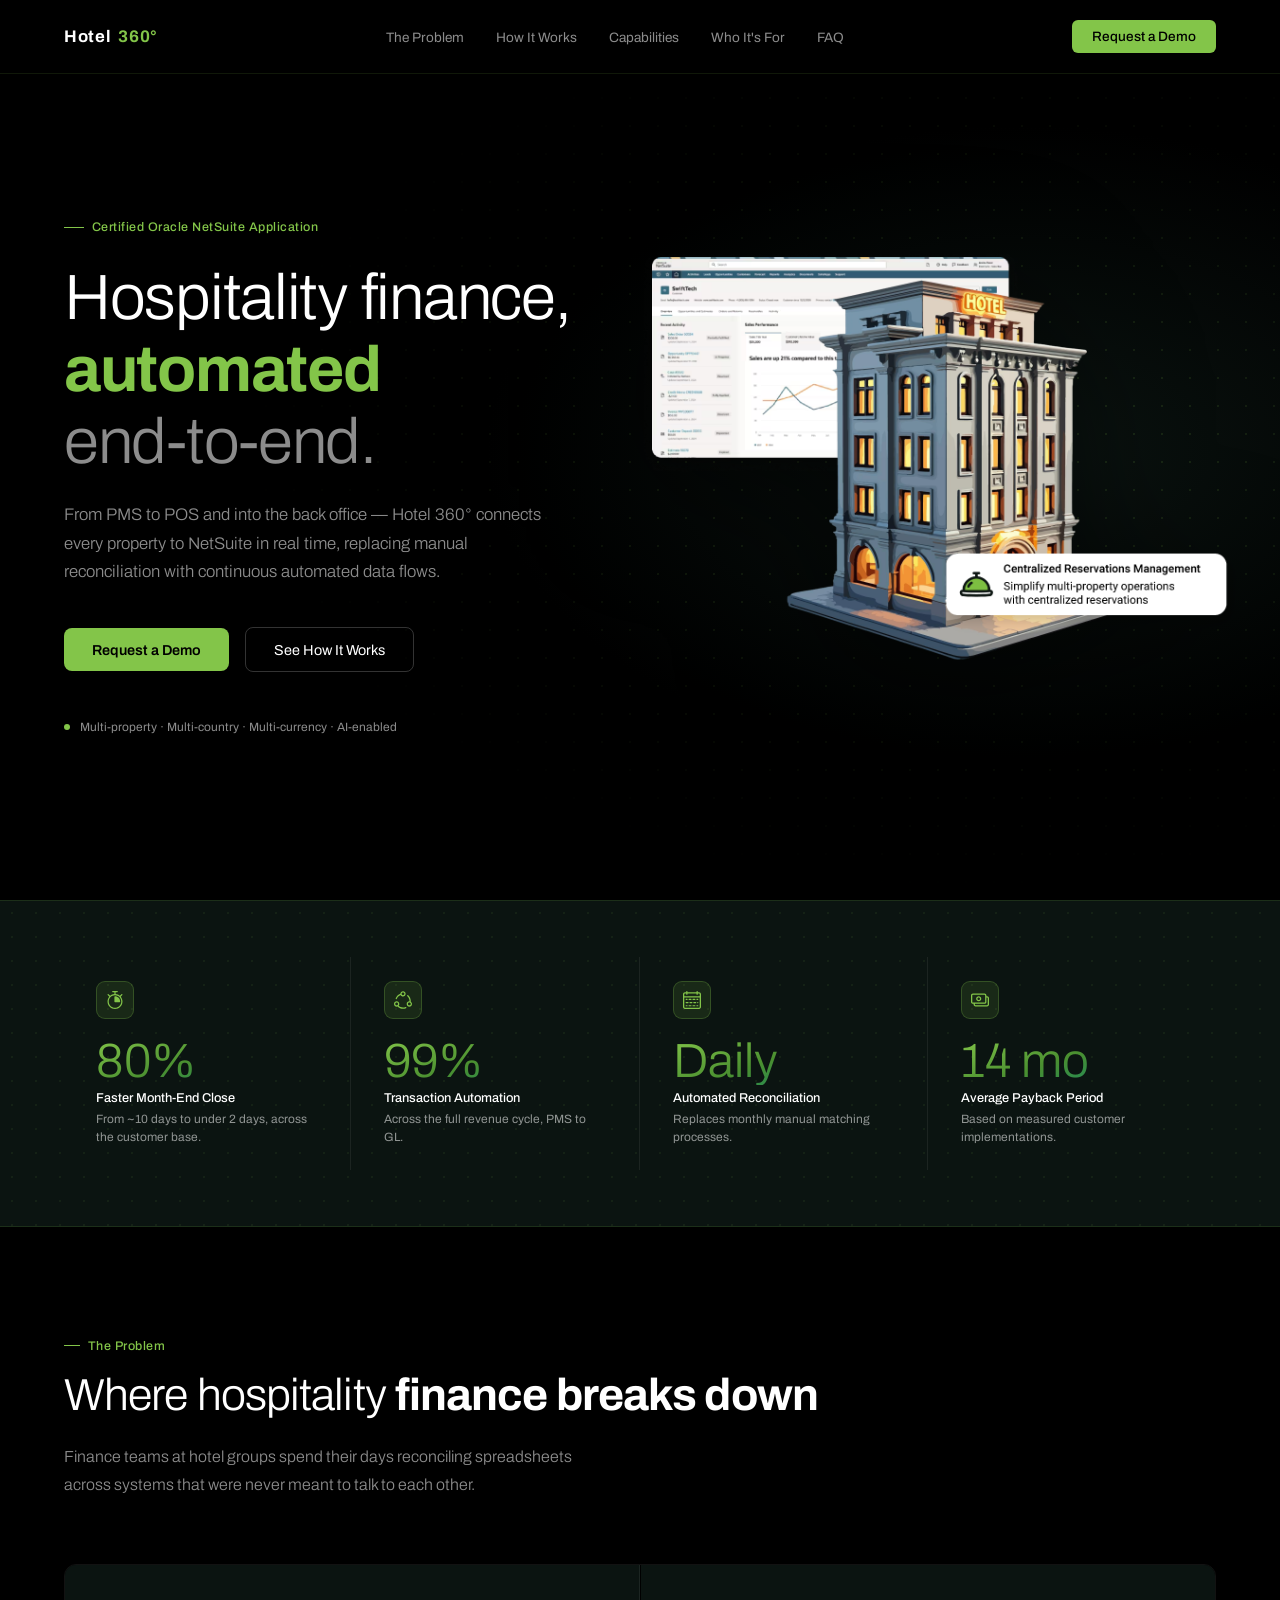
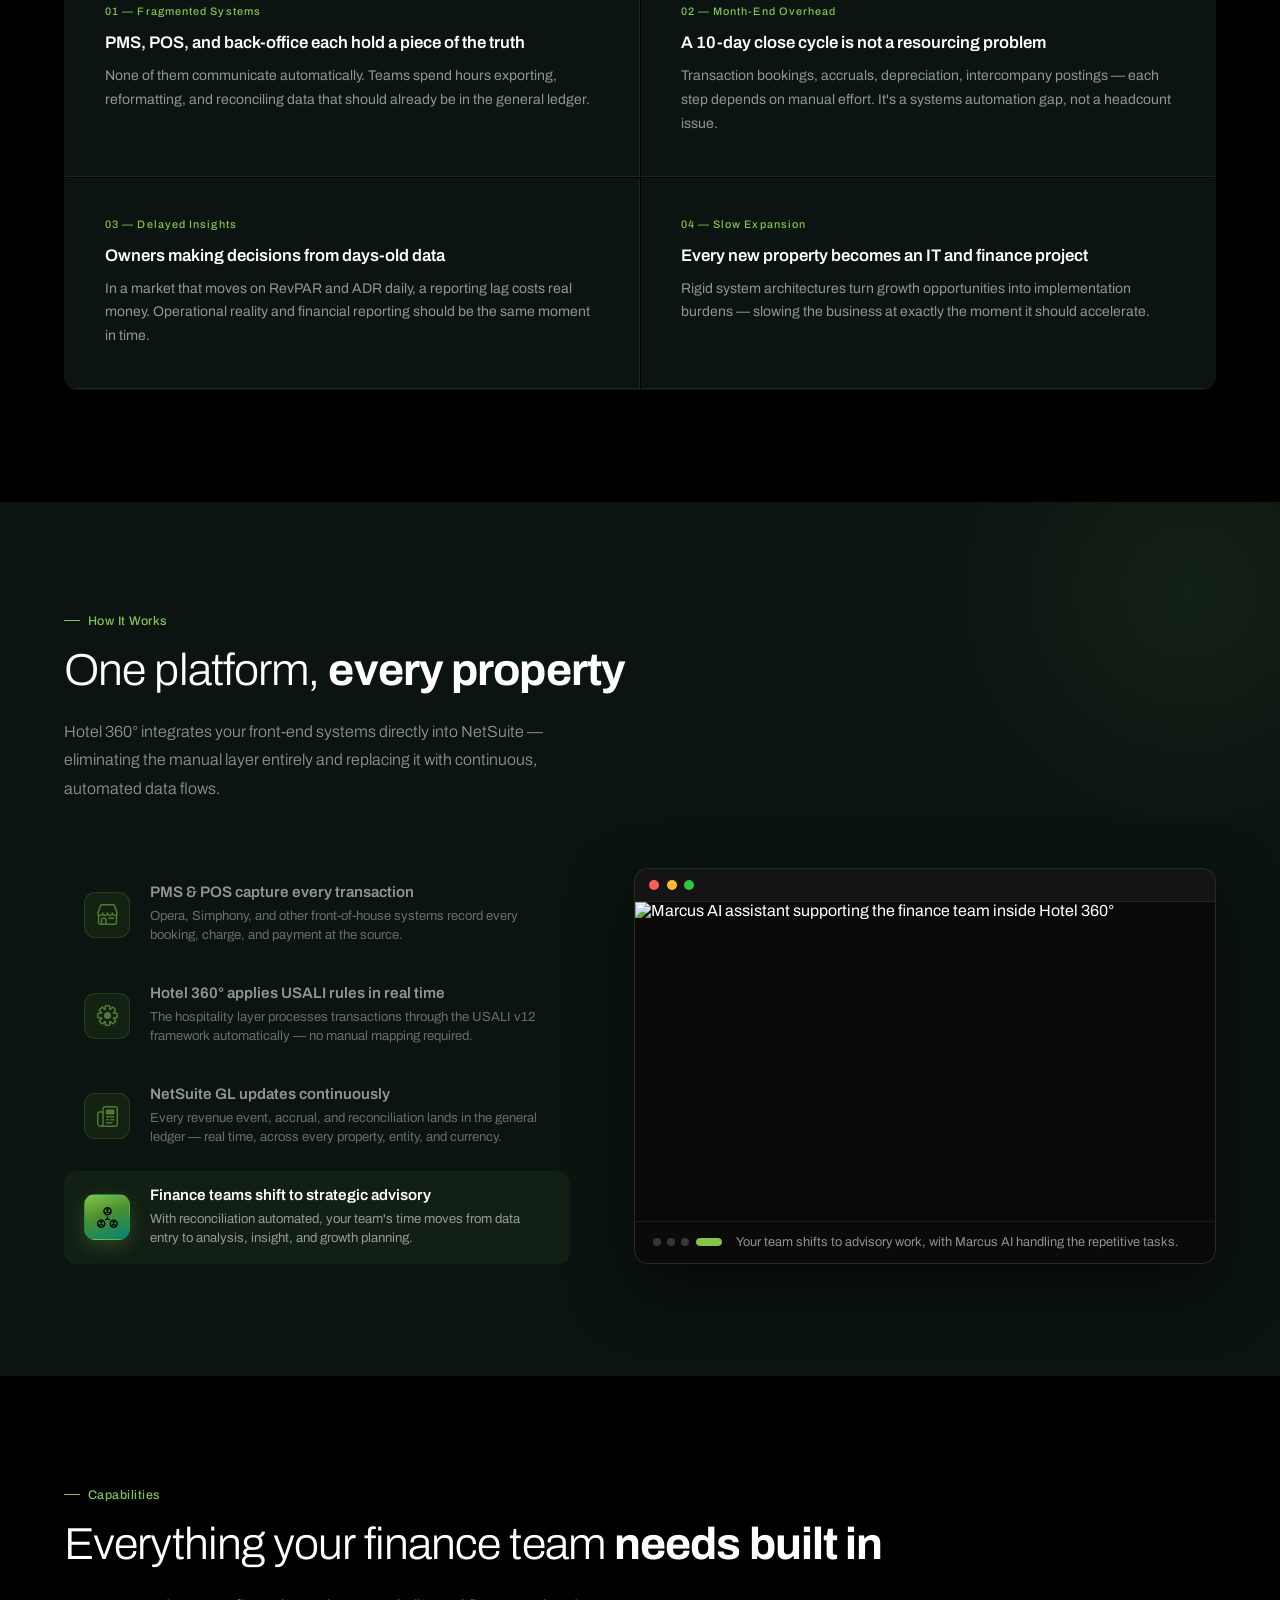
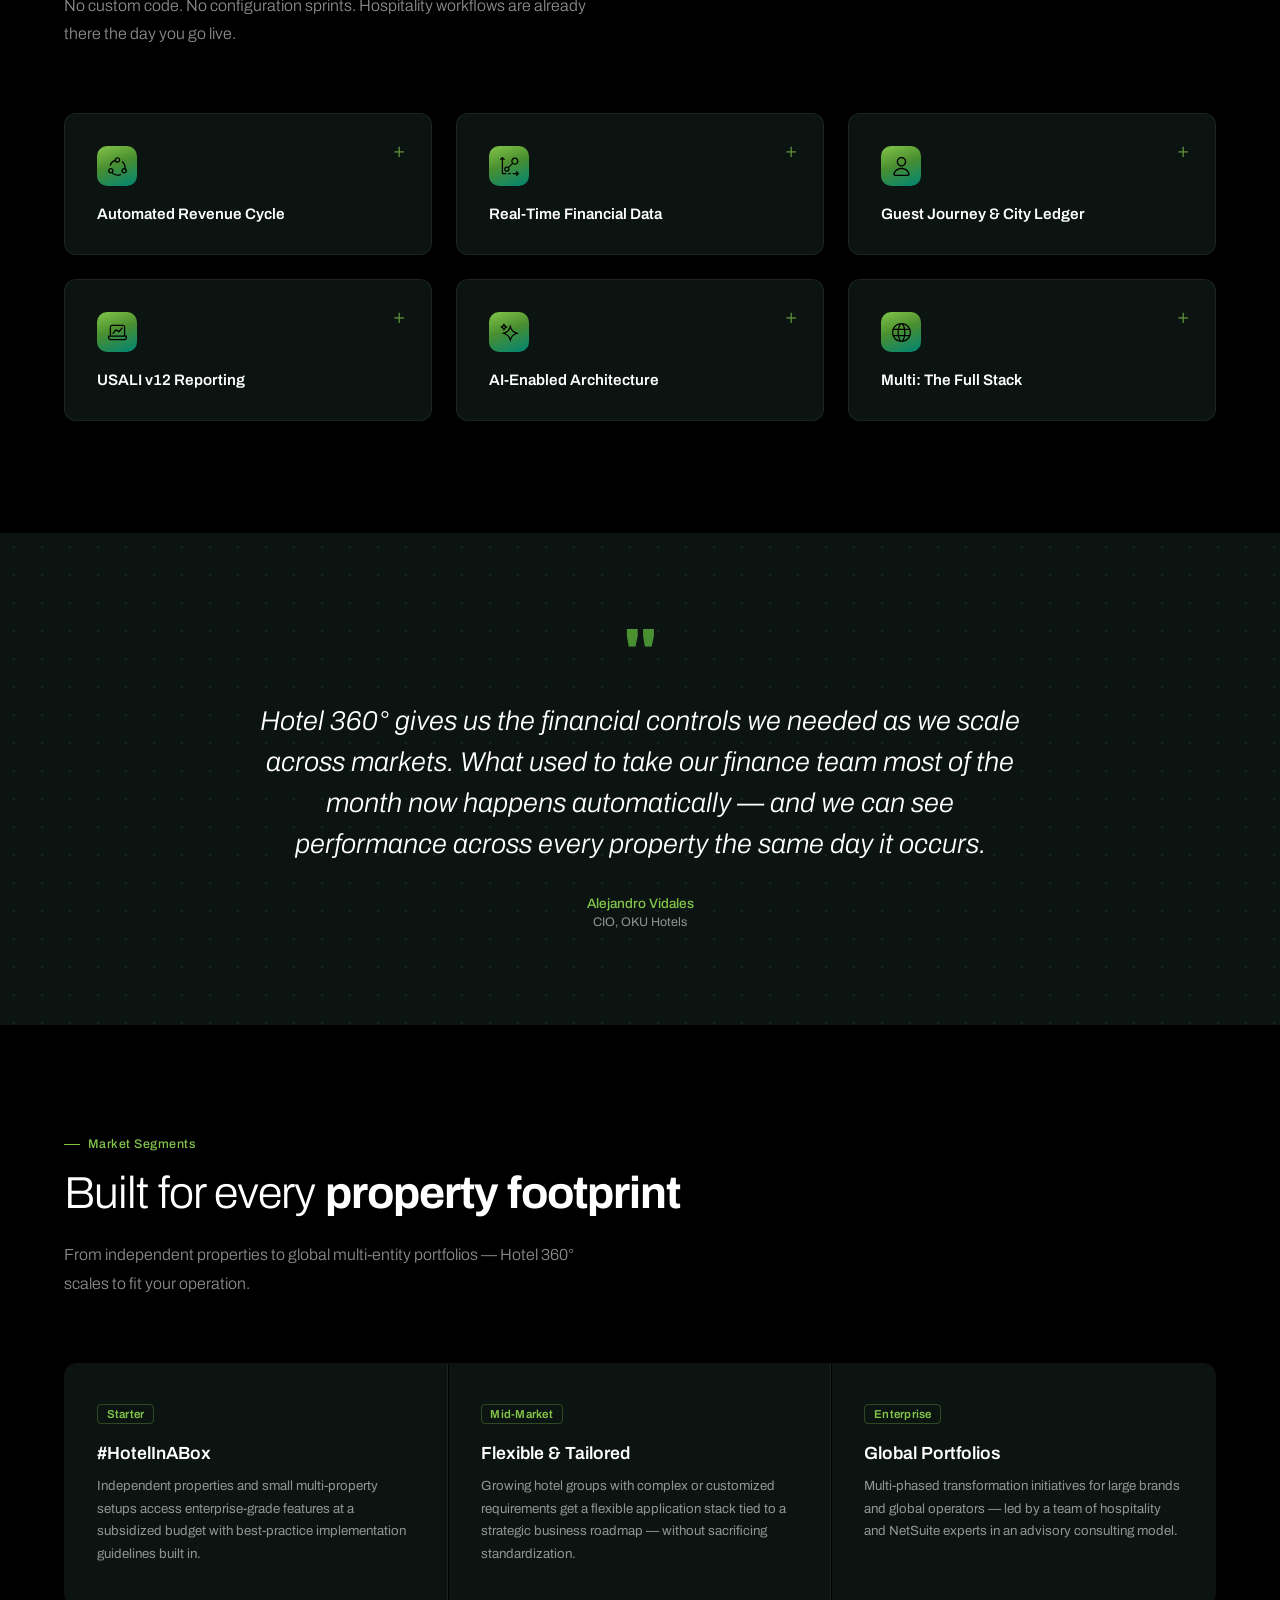
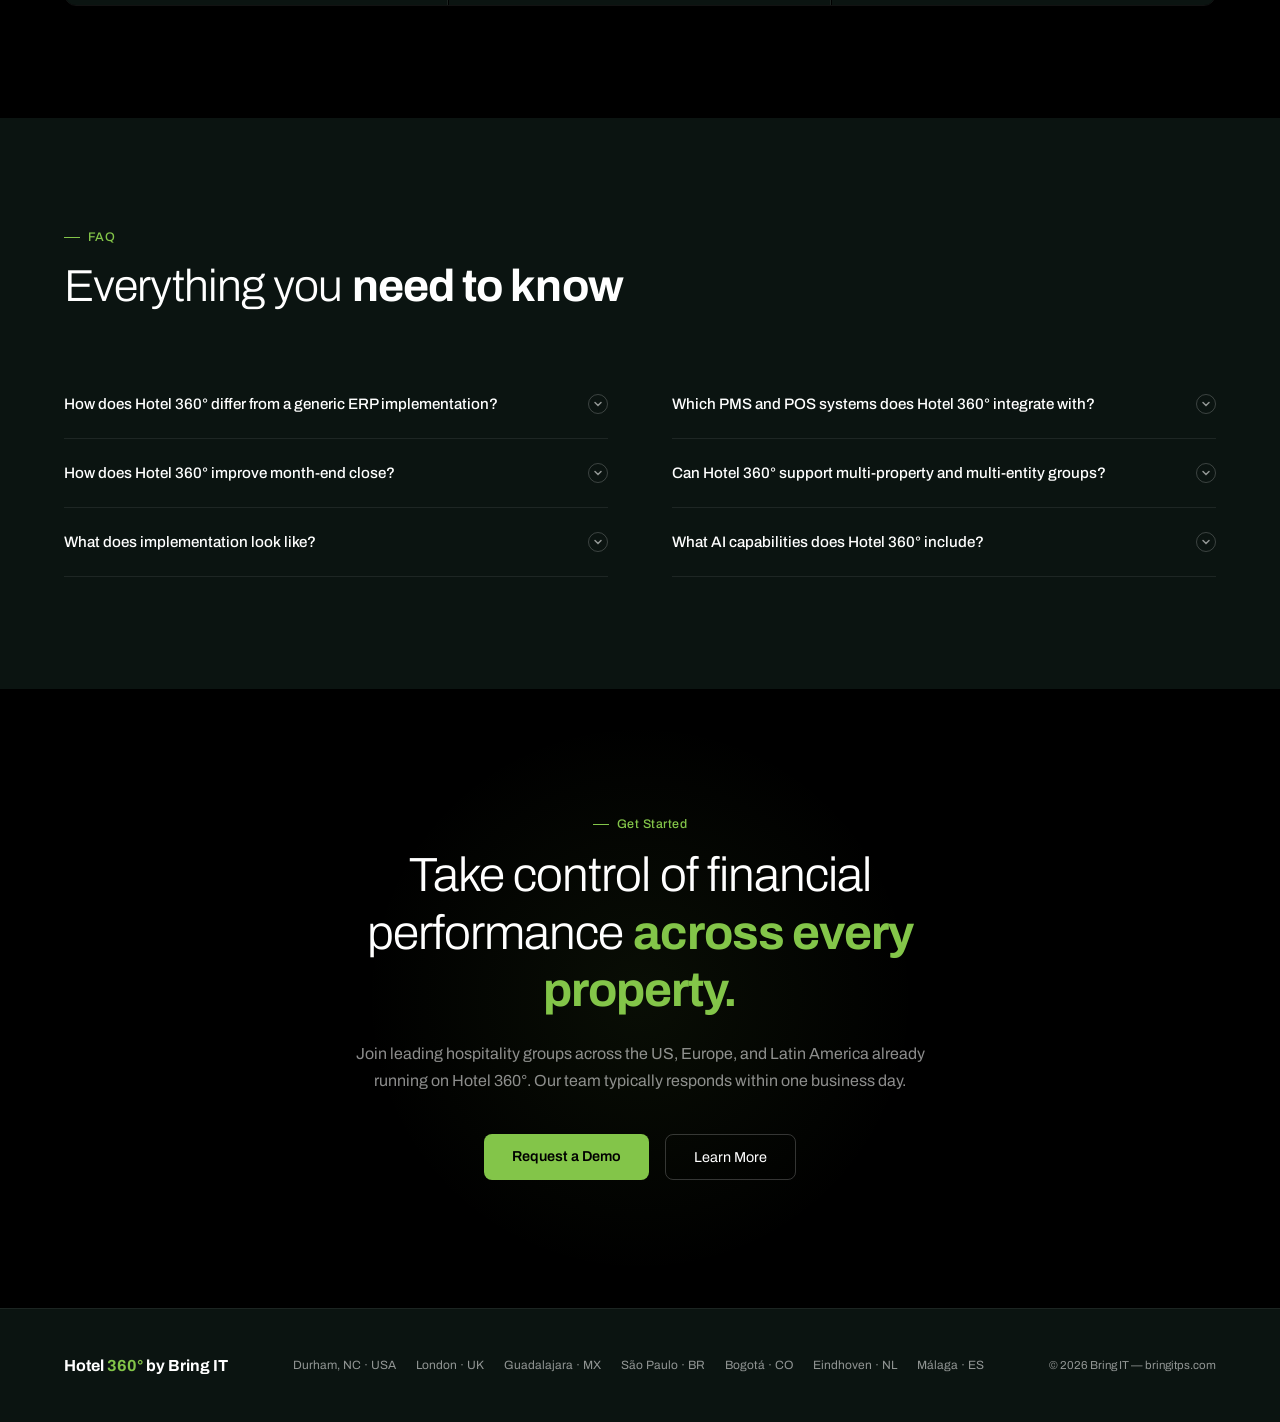
==== commit 51665c6b: "Add files via upload" ====
--- a/h360.html
+++ b/h360.html
@@ -76,15 +76,20 @@
     pointer-events: none;
   }
 
-  /* big rotating arc */
-  .hero-arc {
+  /* hero product illustration */
+  .hero-visual {
     position: absolute;
-    right: -6rem; top: 50%;
+    right: 2rem; top: 50%;
     transform: translateY(-50%);
-    width: 680px; height: 680px;
-    animation: spin-arc 30s linear infinite;
-  }
-  @keyframes spin-arc { to { transform: translateY(-50%) rotate(360deg); } }
+    width: min(620px, 48vw); height: auto;
+    z-index: 1;
+    filter: drop-shadow(0 30px 60px rgba(0,0,0,0.55));
+    animation: float-visual 6s ease-in-out infinite;
+  }
+  @keyframes float-visual {
+    0%, 100% { transform: translateY(-50%); }
+    50%      { transform: translateY(calc(-50% - 14px)); }
+  }
 
   .hero-content {
     position: relative; z-index: 2;
@@ -92,8 +97,8 @@
   }
   .hero-eyebrow {
     display: inline-flex; align-items: center; gap: 0.5rem;
-    font-size: 0.75rem; font-weight: 500; letter-spacing: 0.1em;
-    text-transform: uppercase; color: var(--green);
+    font-size: 0.78rem; font-weight: 500; letter-spacing: 0.04em;
+    color: var(--green);
     margin-bottom: 1.75rem;
   }
   .hero-eyebrow::before {
@@ -167,6 +172,14 @@
     position: relative; z-index: 1;
   }
   .metric:last-child { border-right: none; }
+  .metric-icon {
+    width: 38px; height: 38px; border-radius: 9px;
+    background: rgba(131,197,73,0.12);
+    border: 1px solid rgba(131,197,73,0.25);
+    display: flex; align-items: center; justify-content: center;
+    color: var(--green); margin-bottom: 1.1rem;
+  }
+  .metric-icon svg { width: 18px; height: 18px; fill: currentColor; }
   .metric-value {
     font-size: 3rem; font-weight: 300; line-height: 1;
     background: var(--grad); -webkit-background-clip: text; -webkit-text-fill-color: transparent;
@@ -178,8 +191,8 @@
   /* ── SECTION BASE ── */
   section { padding: 7rem 4rem; }
   .section-eyebrow {
-    font-size: 0.72rem; font-weight: 500; letter-spacing: 0.12em;
-    text-transform: uppercase; color: var(--green);
+    font-size: 0.78rem; font-weight: 500; letter-spacing: 0.04em;
+    color: var(--green);
     margin-bottom: 1rem;
     display: flex; align-items: center; gap: 0.5rem;
   }
@@ -238,61 +251,151 @@
     pointer-events: none;
   }
   .how-layout {
-    display: grid; grid-template-columns: 1fr 1fr;
-    gap: 6rem; align-items: center; margin-top: 4rem;
-  }
-  .how-steps { display: flex; flex-direction: column; gap: 0; }
+    display: grid; grid-template-columns: 1fr 1.15fr;
+    gap: 4rem; align-items: stretch; margin-top: 4rem;
+  }
+  .how-steps {
+    display: flex; flex-direction: column;
+    justify-content: space-between; gap: 0.5rem;
+  }
   .how-step {
-    display: flex; gap: 1.5rem;
-    padding: 1.75rem 0;
+    display: flex; gap: 1.25rem; cursor: pointer;
+    align-items: center;
+    padding: 1rem 1.25rem;
+    border-radius: 12px;
+    position: relative;
+    transition: background 0.25s;
+  }
+  .how-step:hover { background: rgba(255,255,255,0.02); }
+  .how-step.active { background: rgba(131,197,73,0.06); }
+  .step-icon {
+    width: 46px; height: 46px; flex-shrink: 0;
+    border-radius: 11px;
+    background: rgba(131,197,73,0.08);
+    border: 1px solid rgba(131,197,73,0.16);
+    display: flex; align-items: center; justify-content: center;
+    color: rgba(131,197,73,0.55);
+    transition: background 0.3s, border-color 0.3s, color 0.3s, box-shadow 0.3s;
+  }
+  .step-icon svg { width: 21px; height: 21px; fill: currentColor; }
+  .how-step.active .step-icon {
+    background: var(--grad); border-color: transparent; color: var(--black);
+    box-shadow: 0 6px 18px rgba(131,197,73,0.22);
+  }
+  .step-title {
+    font-size: 0.95rem; font-weight: 600;
+    color: var(--text-sec); transition: color 0.25s;
+  }
+  .how-step:hover .step-title { color: var(--white); }
+  .how-step.active .step-title { color: var(--white); }
+  .step-desc {
+    font-size: 0.82rem; line-height: 1.5; margin-top: 0.35rem;
+    color: rgba(255,255,255,0.38);
+    transition: color 0.25s;
+  }
+  .how-step:hover .step-desc,
+  .how-step.active .step-desc { color: var(--text-sec); }
+
+  /* product screenshot mockup (browser frame, step-synced) */
+  .shot {
+    align-self: stretch;
+    display: flex; flex-direction: column;
+    border: 1px solid rgba(131,197,73,0.2);
+    border-radius: 14px; overflow: hidden;
+    background: #0a0a0a;
+    box-shadow: 0 24px 60px rgba(0,0,0,0.5);
+  }
+  .shot-bar, .shot-caption { flex: 0 0 auto; }
+  .shot-bar {
+    display: flex; align-items: center; gap: 0.45rem;
+    padding: 0.7rem 0.9rem;
+    background: rgba(255,255,255,0.04);
     border-bottom: 1px solid rgba(255,255,255,0.07);
-    position: relative;
-  }
-  .how-step:first-child { padding-top: 0; }
-  .how-step:last-child { border-bottom: none; }
-  .step-icon {
-    width: 36px; height: 36px; flex-shrink: 0;
-    border-radius: 8px;
-    background: rgba(131,197,73,0.12);
-    border: 1px solid rgba(131,197,73,0.25);
+  }
+  .shot-bar span {
+    width: 10px; height: 10px; border-radius: 50%;
+    background: rgba(255,255,255,0.18);
+  }
+  .shot-bar span:nth-child(1) { background: #ff5f57; }
+  .shot-bar span:nth-child(2) { background: #febc2e; }
+  .shot-bar span:nth-child(3) { background: #28c840; }
+  .shot-stage {
+    position: relative; width: 100%;
+    flex: 1 1 auto; min-height: 300px;
+    background: #0a0a0a; cursor: zoom-in;
+  }
+  .shot-expand {
+    position: absolute; top: 0.7rem; right: 0.7rem; z-index: 3;
+    width: 32px; height: 32px; border-radius: 8px;
+    background: rgba(0,0,0,0.55); border: 1px solid rgba(255,255,255,0.15);
+    backdrop-filter: blur(6px);
     display: flex; align-items: center; justify-content: center;
-    margin-top: 2px;
-  }
-  .step-icon svg { width: 16px; height: 16px; }
-  .step-title { font-size: 0.95rem; font-weight: 600; margin-bottom: 0.4rem; }
-  .step-desc { font-size: 0.85rem; color: var(--text-sec); line-height: 1.6; }
-
-  /* architecture diagram */
-  .arch-diagram {
-    background: rgba(0,0,0,0.4);
-    border: 1px solid rgba(131,197,73,0.2);
-    border-radius: 16px; padding: 2.5rem;
-    position: relative;
-  }
-  .arch-title {
-    font-size: 0.68rem; letter-spacing: 0.1em; text-transform: uppercase;
-    color: var(--text-sec); margin-bottom: 2rem; text-align: center;
-  }
-  .arch-layer {
-    display: flex; align-items: center; gap: 1rem;
-    padding: 1rem 1.25rem;
-    border-radius: 10px; margin-bottom: 0.75rem;
-  }
-  .arch-layer:last-child { margin-bottom: 0; }
-  .arch-layer.top { background: rgba(131,197,73,0.12); border: 1px solid rgba(131,197,73,0.3); }
-  .arch-layer.mid { background: rgba(0,133,117,0.12); border: 1px solid rgba(0,133,117,0.3); }
-  .arch-layer.bot { background: rgba(255,255,255,0.04); border: 1px solid rgba(255,255,255,0.1); }
-  .arch-dot { width: 8px; height: 8px; border-radius: 50%; flex-shrink: 0; }
-  .top .arch-dot { background: var(--green); }
-  .mid .arch-dot { background: var(--teal); }
-  .bot .arch-dot { background: rgba(255,255,255,0.3); }
-  .arch-layer-name { font-size: 0.8rem; font-weight: 600; flex: 1; }
-  .arch-layer-desc { font-size: 0.72rem; color: var(--text-sec); text-align: right; }
-  .arch-arrow {
-    text-align: center; color: rgba(131,197,73,0.4);
-    font-size: 1rem; margin: 0.25rem 0;
-    display: block;
-  }
+    color: var(--white); cursor: zoom-in;
+    opacity: 0; transform: translateY(-3px);
+    transition: opacity 0.25s, transform 0.25s, border-color 0.2s;
+    pointer-events: none;
+  }
+  .shot-stage:hover .shot-expand { opacity: 1; transform: translateY(0); }
+  .shot-expand:hover { border-color: rgba(131,197,73,0.5); }
+  .shot-expand svg { width: 15px; height: 15px; }
+  .shot-stage img {
+    position: absolute; inset: 0;
+    width: 100%; height: 100%;
+    object-fit: cover; object-position: top left;
+    opacity: 0;
+    transition: opacity 0.5s ease;
+    pointer-events: none;
+  }
+  .shot-stage img.active { opacity: 1; }
+  .shot-caption {
+    display: flex; align-items: center; gap: 0.9rem;
+    padding: 0.85rem 1.1rem;
+    font-size: 0.8rem; color: var(--text-sec);
+    border-top: 1px solid rgba(255,255,255,0.07);
+  }
+  .shot-caption-text { flex: 1; }
+  /* rotation / progress dots */
+  .shot-dots { display: flex; align-items: center; gap: 0.4rem; flex-shrink: 0; }
+  .shot-dot {
+    position: relative; overflow: hidden;
+    width: 8px; height: 8px; border-radius: 5px; padding: 0;
+    background: rgba(255,255,255,0.18); border: none; cursor: pointer;
+    transition: width 0.35s ease, background 0.35s ease;
+  }
+  .shot-dot.active { width: 26px; background: rgba(131,197,73,0.22); }
+  .shot-dot .dot-fill {
+    position: absolute; inset: 0; border-radius: inherit;
+    background: var(--green);
+    transform: scaleX(0); transform-origin: left center;
+  }
+  .shot-dot.active .dot-fill { transform: scaleX(1); }
+  @keyframes dotfill { from { transform: scaleX(0); } to { transform: scaleX(1); } }
+
+  /* lightbox */
+  .lightbox {
+    position: fixed; inset: 0; z-index: 1000;
+    background: rgba(0,0,0,0.92);
+    display: flex; align-items: center; justify-content: center;
+    padding: 3rem; cursor: zoom-out;
+    opacity: 0; visibility: hidden;
+    transition: opacity 0.3s ease, visibility 0.3s ease;
+  }
+  .lightbox.open { opacity: 1; visibility: visible; }
+  .lightbox img {
+    max-width: 95vw; max-height: 90vh;
+    border-radius: 10px; border: 1px solid rgba(131,197,73,0.25);
+    box-shadow: 0 30px 80px rgba(0,0,0,0.6);
+    cursor: default;
+  }
+  .lightbox-close {
+    position: absolute; top: 1.5rem; right: 1.75rem;
+    width: 40px; height: 40px; border-radius: 50%;
+    background: rgba(255,255,255,0.08); border: 1px solid rgba(255,255,255,0.2);
+    color: var(--white); font-size: 1.3rem; line-height: 1;
+    display: flex; align-items: center; justify-content: center;
+    cursor: pointer; transition: background 0.2s, border-color 0.2s;
+  }
+  .lightbox-close:hover { background: rgba(255,255,255,0.15); border-color: var(--green); }
 
   /* ── CAPABILITIES ── */
   .capabilities { background: var(--black); }
@@ -301,25 +404,41 @@
     gap: 1.5rem; margin-top: 4rem;
   }
   .cap-card {
+    position: relative; cursor: pointer;
     padding: 2rem;
     border: 1px solid rgba(255,255,255,0.07);
     border-radius: 12px;
     background: var(--dark-green);
-    transition: border-color 0.25s, transform 0.25s;
-  }
-  .cap-card:hover {
+    transition: border-color 0.25s, transform 0.25s, background 0.25s;
+  }
+  .cap-card:hover, .cap-card.open {
     border-color: rgba(131,197,73,0.3);
     transform: translateY(-3px);
   }
+  .cap-card::after {
+    content: '+';
+    position: absolute; top: 1.6rem; right: 1.6rem;
+    font-size: 1.25rem; font-weight: 300; line-height: 1;
+    color: var(--green); opacity: 0.7;
+    transition: transform 0.3s, opacity 0.2s;
+  }
+  .cap-card:hover::after, .cap-card.open::after { transform: rotate(45deg); opacity: 1; }
   .cap-icon {
     width: 40px; height: 40px; border-radius: 10px;
-    background: var(--grad);
+    background: var(--grad); color: var(--black);
     display: flex; align-items: center; justify-content: center;
     margin-bottom: 1.25rem;
   }
-  .cap-icon svg { width: 18px; height: 18px; color: var(--black); }
-  .cap-title { font-size: 0.95rem; font-weight: 600; margin-bottom: 0.6rem; }
-  .cap-desc { font-size: 0.83rem; color: var(--text-sec); line-height: 1.7; }
+  .cap-icon svg { width: 19px; height: 19px; fill: currentColor; }
+  .cap-title { font-size: 0.95rem; font-weight: 600; }
+  .cap-desc {
+    font-size: 0.83rem; color: var(--text-sec); line-height: 1.7;
+    max-height: 0; opacity: 0; overflow: hidden; margin-top: 0;
+    transition: max-height 0.4s ease, opacity 0.3s ease, margin-top 0.4s ease;
+  }
+  .cap-card:hover .cap-desc, .cap-card.open .cap-desc {
+    max-height: 240px; opacity: 1; margin-top: 0.7rem;
+  }
 
   /* ── QUOTE ── */
   .quote-section {
@@ -368,8 +487,7 @@
   .seg-card:hover { background: #0f1e18; }
   .seg-tag {
     display: inline-block;
-    font-size: 0.68rem; font-weight: 600; letter-spacing: 0.08em;
-    text-transform: uppercase;
+    font-size: 0.72rem; font-weight: 600; letter-spacing: 0.02em;
     color: var(--green);
     border: 1px solid rgba(131,197,73,0.3);
     border-radius: 4px; padding: 0.2rem 0.55rem;
@@ -380,7 +498,12 @@
 
   /* ── FAQ ── */
   .faq { background: var(--dark-green); }
-  .faq-list { margin-top: 3.5rem; max-width: 780px; }
+  .faq-list {
+    margin-top: 3.5rem; width: 100%;
+    display: grid; grid-template-columns: 1fr 1fr;
+    column-gap: 4rem;
+    align-items: start;
+  }
   .faq-item {
     border-bottom: 1px solid rgba(255,255,255,0.08);
   }
@@ -465,12 +588,22 @@
     .problems-grid, .cap-grid, .seg-grid { grid-template-columns: 1fr; }
     .problem-card:nth-child(odd) { border-right: none; }
     .how-layout { grid-template-columns: 1fr; gap: 3rem; }
-    .hero-arc { width: 320px; height: 320px; right: -4rem; opacity: 0.4; }
+    .shot-expand { opacity: 1; transform: none; }
+    .faq-list { grid-template-columns: 1fr; column-gap: 0; }
+    .hero {
+      flex-direction: column; justify-content: center;
+      padding-top: 7rem;
+    }
+    .hero-visual {
+      position: static; transform: none;
+      width: 100%; max-width: 460px;
+      margin: 2.5rem auto 0; animation: none;
+    }
     footer { flex-direction: column; align-items: flex-start; }
   }
 
   @media (prefers-reduced-motion: reduce) {
-    .hero-arc { animation: none; }
+    .hero-visual { animation: none; }
   }
 </style>
 </head>
@@ -491,25 +624,8 @@
 
 <!-- HERO -->
 <section class="hero">
-  <!-- animated arc SVG -->
-  <svg class="hero-arc" viewBox="0 0 680 680" fill="none" xmlns="http://www.w3.org/2000/svg">
-    <defs>
-      <linearGradient id="arcGrad" x1="0%" y1="0%" x2="100%" y2="100%">
-        <stop offset="0%" stop-color="#83C549"/>
-        <stop offset="50%" stop-color="#4A8F30"/>
-        <stop offset="100%" stop-color="#008575" stop-opacity="0"/>
-      </linearGradient>
-    </defs>
-    <!-- outer arc — opens to bottom-right -->
-    <path d="M 340 60 A 280 280 0 1 1 620 340" stroke="url(#arcGrad)" stroke-width="2.5" fill="none" stroke-linecap="round"/>
-    <!-- middle arc -->
-    <path d="M 340 120 A 220 220 0 1 1 560 340" stroke="url(#arcGrad)" stroke-width="1.5" fill="none" stroke-linecap="round" opacity="0.5"/>
-    <!-- inner arc -->
-    <path d="M 340 180 A 160 160 0 1 1 500 340" stroke="url(#arcGrad)" stroke-width="1" fill="none" stroke-linecap="round" opacity="0.25"/>
-    <!-- highlight dot -->
-    <circle cx="340" cy="60" r="5" fill="#83C549"/>
-    <circle cx="340" cy="120" r="3.5" fill="#83C549" opacity="0.5"/>
-  </svg>
+  <!-- product illustration -->
+  <img class="hero-visual" src="hospitality.png" alt="Hotel 360° hospitality finance platform">
 
   <div class="hero-content">
     <div class="hero-eyebrow">Certified Oracle NetSuite Application</div>
@@ -535,21 +651,33 @@
 <!-- METRICS -->
 <div class="metrics">
   <div class="metric">
+    <div class="metric-icon">
+      <svg viewBox="0 0 19.93 24" fill="currentColor" xmlns="http://www.w3.org/2000/svg"><path d="M19.69,5.46c.32-.32.32-.83,0-1.15-.32-.32-.83-.32-1.15,0l-2.14,2.14c-1.54-1.31-3.49-2.16-5.63-2.33V1.63h2.24c.45,0,.81-.36.81-.81s-.36-.81-.81-.81h-6.1c-.45,0-.81.36-.81.81s.36.81.81.81h2.24v2.48c-2.14.17-4.08,1.02-5.63,2.33l-2.14-2.14c-.32-.32-.83-.32-1.15,0-.32.32-.32.83,0,1.15l2.14,2.14C.9,9.33,0,11.58,0,14.03,0,19.53,4.47,24,9.97,24s9.97-4.47,9.97-9.97c0-2.46-.9-4.7-2.37-6.44l2.14-2.14ZM18.31,14.03c0,4.6-3.74,8.34-8.34,8.34S1.63,18.63,1.63,14.03,5.37,5.69,9.97,5.69s8.34,3.74,8.34,8.34ZM9.97,7.12c-.45,0-.81.36-.81.81v6.1c0,.45.36.81.81.81h6.1c.45,0,.81-.36.81-.81,0-3.81-3.1-6.92-6.92-6.92Z"/></svg>
+    </div>
     <div class="metric-value">80%</div>
     <div class="metric-label">Faster Month-End Close</div>
     <div class="metric-desc">From ~10 days to under 2 days, across the customer base.</div>
   </div>
   <div class="metric">
+    <div class="metric-icon">
+      <svg viewBox="0 0 24 23.46" fill="currentColor" xmlns="http://www.w3.org/2000/svg"><path d="M22.33,14.04c.03-.17.05-.71.05-.96,0-2.93-1.25-5.74-3.43-7.71-.35-.31-.88-.29-1.2.06-.31.35-.29.88.06,1.2,1.91,1.72,2.99,4.24,2.86,6.88-2.06-.13-3.76,1.51-3.76,3.53s1.59,3.54,3.54,3.54,3.54-1.59,3.54-3.54c0-1.26-.67-2.38-1.67-3ZM20.46,18.89c-1.02,0-1.85-.83-1.85-1.85s.83-1.85,1.85-1.85,1.85.83,1.85,1.85-.83,1.85-1.85,1.85ZM16.47,21.55c-.18-.43-.68-.63-1.11-.45-3.12,1.31-6.75.68-9.25-1.62,2.11-2.24.54-5.97-2.57-5.97-1.95,0-3.54,1.59-3.54,3.54,0,2.4,2.36,4.12,4.65,3.36,3,3.01,7.52,3.87,11.37,2.25.43-.18.63-.68.45-1.11ZM3.54,18.89c-1.02,0-1.85-.83-1.85-1.85s.83-1.85,1.85-1.85,1.85.83,1.85,1.85-.83,1.85-1.85,1.85ZM12,0c-1.88,0-3.42,1.47-3.53,3.32-2.9,1.05-5.18,3.34-6.23,6.21-.16.44.07.92.51,1.08.44.16.93-.07,1.08-.51.84-2.32,2.67-4.19,4.95-5.1.56,1.22,1.79,2.07,3.22,2.07,1.95,0,3.54-1.59,3.54-3.54s-1.59-3.54-3.54-3.54ZM12,5.39c-1.02,0-1.85-.83-1.85-1.85s.83-1.85,1.85-1.85,1.85.83,1.85,1.85-.83,1.85-1.85,1.85Z"/></svg>
+    </div>
     <div class="metric-value">99%</div>
     <div class="metric-label">Transaction Automation</div>
     <div class="metric-desc">Across the full revenue cycle, PMS to GL.</div>
   </div>
   <div class="metric">
+    <div class="metric-icon">
+      <svg viewBox="0 0 24 24" fill="currentColor" xmlns="http://www.w3.org/2000/svg"><path d="M21.43,1.71h-1.71v-.86c0-.47-.38-.86-.86-.86s-.86.38-.86.86v.86H6v-.86c0-.47-.38-.86-.86-.86s-.86.38-.86.86v.86h-1.71C1.15,1.71,0,2.87,0,4.29v17.14c0,1.42,1.15,2.57,2.57,2.57h18.86c1.42,0,2.57-1.15,2.57-2.57V4.29c0-1.42-1.15-2.57-2.57-2.57ZM22.29,21.43c0,.47-.38.86-.86.86H2.57c-.47,0-.86-.38-.86-.86v-12.86h20.57v12.86ZM22.29,6.86H1.71v-2.57c0-.47.38-.86.86-.86h1.71v.86c0,.47.38.86.86.86s.86-.38.86-.86v-.86h12v.86c0,.47.38.86.86.86s.86-.38.86-.86v-.86h1.71c.47,0,.86.38.86.86v2.57ZM5.47,11.91h-1.29c-.43,0-.77-.35-.77-.77s.35-.77.77-.77h1.29c.43,0,.77.35.77.77s-.35.77-.77.77ZM15.89,11.91h-2.6c-.43,0-.77-.35-.77-.77s.35-.77.77-.77h2.6c.43,0,.77.35.77.77s-.35.77-.77.77ZM10.68,11.91h-2.6c-.43,0-.77-.35-.77-.77s.35-.77.77-.77h2.6c.43,0,.77.35.77.77s-.35.77-.77.77ZM19.78,11.91h-1.29c-.43,0-.77-.35-.77-.77s.35-.77.77-.77h1.29c.43,0,.77.35.77.77s-.35.77-.77.77ZM5.47,20.49h-1.29c-.43,0-.77-.35-.77-.77s.35-.77.77-.77h1.29c.43,0,.77.35.77.77s-.35.77-.77.77ZM15.89,20.49h-2.6c-.43,0-.77-.35-.77-.77s.35-.77.77-.77h2.6c.43,0,.77.35.77.77s-.35.77-.77.77ZM10.68,20.49h-2.6c-.43,0-.77-.35-.77-.77s.35-.77.77-.77h2.6c.43,0,.77.35.77.77s-.35.77-.77.77ZM19.78,20.49h-1.29c-.43,0-.77-.35-.77-.77s.35-.77.77-.77h1.29c.43,0,.77.35.77.77s-.35.77-.77.77ZM19.78,16.2h-.17c-.43,0-.77-.35-.77-.77s.35-.77.77-.77h.17c.43,0,.77.35.77.77s-.35.77-.77.77ZM17.04,16.2h-2.57c-.43,0-.77-.35-.77-.77s.35-.77.77-.77h2.57c.43,0,.77.35.77.77s-.35.77-.77.77ZM11.9,16.2h-2.57c-.43,0-.77-.35-.77-.77s.35-.77.77-.77h2.57c.43,0,.77.35.77.77s-.35.77-.77.77ZM6.76,16.2h-2.57c-.43,0-.77-.35-.77-.77s.35-.77.77-.77h2.57c.43,0,.77.35.77.77s-.35.77-.77.77Z"/></svg>
+    </div>
     <div class="metric-value">Daily</div>
     <div class="metric-label">Automated Reconciliation</div>
     <div class="metric-desc">Replaces monthly manual matching processes.</div>
   </div>
   <div class="metric">
+    <div class="metric-icon">
+      <svg viewBox="0 0 24 17.14" fill="currentColor" xmlns="http://www.w3.org/2000/svg"><path d="M10.29,3.43c-1.89,0-3.43,1.53-3.43,3.43s1.54,3.43,3.43,3.43,3.43-1.53,3.43-3.43-1.53-3.43-3.43-3.43ZM10.29,8.57c-.95,0-1.71-.77-1.71-1.71s.77-1.71,1.71-1.71,1.71.77,1.71,1.71-.77,1.71-1.71,1.71ZM21.43,3.43h-.86v-.86c0-1.42-1.15-2.57-2.57-2.57H2.57C1.15,0,0,1.15,0,2.57v8.57c0,1.42,1.15,2.57,2.57,2.57h.86v.86c0,1.42,1.15,2.57,2.57,2.57h15.43c1.42,0,2.57-1.15,2.57-2.57V6c0-1.42-1.15-2.57-2.57-2.57ZM2.57,12c-.47,0-.86-.38-.86-.86V2.57c0-.47.38-.86.86-.86h15.43c.47,0,.86.38.86.86v8.57c0,.47-.38.86-.86.86H2.57ZM22.29,14.57c0,.47-.38.86-.86.86H6c-.47,0-.86-.38-.86-.86v-.86h12.86c1.42,0,2.57-1.15,2.57-2.57v-6h.86c.47,0,.86.38.86.86v8.57Z"/></svg>
+    </div>
     <div class="metric-value">14 mo</div>
     <div class="metric-label">Average Payback Period</div>
     <div class="metric-desc">Based on measured customer implementations.</div>
@@ -594,12 +722,9 @@
 
   <div class="how-layout">
     <div class="how-steps">
-      <div class="how-step">
+      <div class="how-step active">
         <div class="step-icon">
-          <svg viewBox="0 0 16 16" fill="none" stroke="#83C549" stroke-width="1.5" stroke-linecap="round" stroke-linejoin="round">
-            <rect x="1" y="3" width="14" height="10" rx="2"/>
-            <path d="M5 7h6M5 10h4"/>
-          </svg>
+          <svg viewBox="0 0 23.79 24" fill="currentColor" xmlns="http://www.w3.org/2000/svg"><path d="M23.74,10.03l-.91-2.46-2.01-5.8C20.52.72,19.57,0,18.49,0H5.3c-1.06,0-2,.69-2.31,1.7L.97,7.59.05,10.07c-.03.1-.05.2-.05.3.02.83.32,1.63.85,2.26v8.82c0,1.41,1.14,2.56,2.56,2.56h17.04c1.41,0,2.56-1.14,2.56-2.56v-8.9c.5-.63.78-1.41.78-2.22,0-.1-.02-.2-.05-.3ZM9.37,22.3h-3.41v-3.98c.02-.64.55-1.15,1.19-1.13h1.02c.64-.01,1.17.49,1.19,1.13v3.98ZM21.3,21.44c0,.47-.38.85-.85.85h-9.37v-3.98c-.02-1.58-1.32-2.85-2.9-2.84h-1.02c-1.58,0-2.87,1.26-2.9,2.84v3.98h-.85c-.47,0-.85-.38-.85-.85v-7.67c.34.12.7.19,1.06.2,1.07,0,2.08-.49,2.76-1.31.15.19.32.36.51.51,1.52,1.24,3.77,1.01,5.01-.51.15.19.32.36.51.51,1.52,1.24,3.77,1.01,5.01-.51.68.83,1.69,1.31,2.76,1.31.38,0,.76-.08,1.12-.2v7.67ZM20.25,12.24c-1.05.02-1.93-.81-1.95-1.87,0-.47-.38-.85-.85-.85s-.85.38-.85.85c0,1.05-.85,1.91-1.91,1.91-1.05,0-1.91-.85-1.91-1.91,0-.47-.38-.85-.85-.85s-.85.38-.85.85c0,1.06-.86,1.93-1.93,1.93s-1.93-.86-1.93-1.93c0-.47-.38-.85-.85-.85s-.85.38-.85.85c.03,1.05-.81,1.93-1.86,1.96-1.05.03-1.93-.81-1.96-1.86l.85-2.34,2.06-5.87c.08-.31.36-.52.68-.52h13.23c.34,0,.63.25.7.58l2.03,5.88.85,2.32c-.09.97-.89,1.71-1.86,1.73ZM19.6,16.33c0,.47-.38.85-.85.85h-5.11c-.47,0-.85-.38-.85-.85s.38-.85.85-.85h5.11c.47,0,.85.38.85.85Z"/></svg>
         </div>
         <div>
           <div class="step-title">PMS & POS capture every transaction</div>
@@ -608,10 +733,7 @@
       </div>
       <div class="how-step">
         <div class="step-icon">
-          <svg viewBox="0 0 16 16" fill="none" stroke="#83C549" stroke-width="1.5" stroke-linecap="round" stroke-linejoin="round">
-            <circle cx="8" cy="8" r="6"/>
-            <path d="M8 4v4l3 2"/>
-          </svg>
+          <svg viewBox="0 0 24 24" fill="currentColor" xmlns="http://www.w3.org/2000/svg"><path d="M22.29,8.57h-2.29l1.58-1.65s0,0,0,0c.65-.69.62-1.77-.06-2.42l-2.49-2.36s0,0,0,0c-.69-.65-1.77-.62-2.42.06l-1.17,1.23v-1.71c0-.95-.77-1.71-1.71-1.71h-3.43c-.95,0-1.71.77-1.71,1.71v1.94l-1.36-1.4s0,0,0,0c-.67-.67-1.76-.67-2.42,0l-2.45,2.41s0,0,0,0c-.67.67-.67,1.76,0,2.42l1.47,1.48H1.71c-.95,0-1.71.77-1.71,1.71v3.43c0,.95.77,1.71,1.71,1.71h2.29l-1.58,1.66h0c-.65.69-.62,1.77.06,2.43l2.49,2.35s0,0,0,0c.69.65,1.77.62,2.42-.06l1.17-1.23v1.71c0,.95.77,1.71,1.71,1.71h3.43c.95,0,1.71-.77,1.71-1.71v-1.94l1.38,1.4s0,0,0,0c.67.67,1.76.67,2.42,0l2.43-2.41s0,0,0,0c.67-.67.67-1.76,0-2.42l-1.47-1.48h2.08c.95,0,1.71-.77,1.71-1.71v-3.43c0-.95-.77-1.71-1.71-1.71ZM22.29,13.71h-3.63l-.21.57c-.08.24-.18.47-.29.7l-.27.54,2.57,2.57-2.43,2.41-2.57-2.57-.56.26c-.2.1-.4.19-.62.26l-.57.21v3.63h-3.43v-3.63l-.57-.21c-.17-.06-.34-.12-.51-.2l-.56-.25-2.49,2.63-2.49-2.36,2.49-2.63-.27-.54c-.13-.26-.25-.54-.34-.81l-.21-.57H1.71v-3.43h3.63l.23-.58c.08-.24.18-.47.29-.7l.27-.54-2.57-2.57,2.41-2.4,2.57,2.57.56-.26c.2-.1.4-.19.62-.26l.57-.21V1.71h3.43v3.63l.57.21c.17.06.34.12.51.2l.56.25,2.49-2.63,2.49,2.36-2.49,2.63.27.54c.13.26.25.54.34.81l.21.57h3.63v3.43ZM12,16.1c-2.26,0-4.1-1.83-4.1-4.1s1.83-4.1,4.1-4.1,4.1,1.83,4.1,4.1-1.83,4.1-4.1,4.1Z"/></svg>
         </div>
         <div>
           <div class="step-title">Hotel 360° applies USALI rules in real time</div>
@@ -620,9 +742,7 @@
       </div>
       <div class="how-step">
         <div class="step-icon">
-          <svg viewBox="0 0 16 16" fill="none" stroke="#83C549" stroke-width="1.5" stroke-linecap="round" stroke-linejoin="round">
-            <path d="M2 13l4-4 3 3 5-6"/>
-          </svg>
+          <svg viewBox="0 0 23.6 23.6" fill="currentColor" xmlns="http://www.w3.org/2000/svg"><path d="M20.8,0h-12c-1.54,0-2.8,1.26-2.8,2.8v3.2h-3.2c-1.54,0-2.8,1.26-2.8,2.8v11c0,2.1,1.7,3.8,3.8,3.8h17c1.54,0,2.8-1.26,2.8-2.8V2.8c0-1.54-1.26-2.8-2.8-2.8ZM6,19.8c0,1.21-.99,2.2-2.2,2.2s-2.2-.99-2.2-2.2v-11c0-.66.54-1.2,1.2-1.2h3.2v12.2ZM22,20.8c0,.66-.54,1.2-1.2,1.2H6.89c.44-.62.71-1.38.71-2.2V2.8c0-.66.54-1.2,1.2-1.2h12c.66,0,1.2.54,1.2,1.2v18ZM18.12,4h-6.65c-.81,0-1.48.66-1.48,1.48v2.65c0,.81.66,1.48,1.48,1.48h6.65c.81,0,1.48-.66,1.48-1.48v-2.65c0-.81-.66-1.48-1.48-1.48ZM19.6,12.13c0,.44-.36.8-.8.8h-8c-.44,0-.8-.36-.8-.8s.36-.8.8-.8h8c.44,0,.8.36.8.8ZM17.6,18.8c0,.44-.36.8-.8.8h-6c-.44,0-.8-.36-.8-.8s.36-.8.8-.8h6c.44,0,.8.36.8.8ZM10,15.47c0-.44.36-.8.8-.8h2c.44,0,.8.36.8.8s-.36.8-.8.8h-2c-.44,0-.8-.36-.8-.8ZM19.6,15.47c0,.44-.36.8-.8.8h-3.27c-.44,0-.8-.36-.8-.8s.36-.8.8-.8h3.27c.44,0,.8.36.8.8Z"/></svg>
         </div>
         <div>
           <div class="step-title">NetSuite GL updates continuously</div>
@@ -631,10 +751,7 @@
       </div>
       <div class="how-step">
         <div class="step-icon">
-          <svg viewBox="0 0 16 16" fill="none" stroke="#83C549" stroke-width="1.5" stroke-linecap="round" stroke-linejoin="round">
-            <path d="M8 1v5m0 0l-2-2m2 2l2-2"/>
-            <rect x="2" y="10" width="12" height="5" rx="1.5"/>
-          </svg>
+          <svg viewBox="0 0 24 24" fill="currentColor" xmlns="http://www.w3.org/2000/svg"><path d="M14,15.3c-.12,0-.24-.03-.35-.08l-1.68-.82-1.6.82c-.12.06-.24.09-.36.09-.29,0-.57-.16-.71-.44-.2-.39-.04-.88.35-1.08l1.52-.78v-1.51c0-.44.36-.8.8-.8s.8.36.8.8v1.5l1.59.78c.4.2.56.67.37,1.07-.14.28-.42.45-.72.45ZM16.88,4.88c0,2.7-2.19,4.88-4.88,4.88s-4.88-2.19-4.88-4.88S9.3,0,12,0s4.88,2.19,4.88,4.88ZM13.95,7.51c-.51-.53-1.2-.85-1.96-.85s-1.44.32-1.95.84c.55.41,1.22.66,1.96.66s1.4-.25,1.95-.66ZM15.28,4.88c0-1.81-1.47-3.28-3.28-3.28s-3.28,1.47-3.28,3.28c0,.49.11.95.31,1.36.8-.75,1.85-1.19,2.97-1.19s2.18.44,2.98,1.2c.2-.42.31-.88.31-1.37ZM12,4.79c.8,0,1.45-.65,1.45-1.45s-.65-1.45-1.45-1.45-1.45.65-1.45,1.45.65,1.45,1.45,1.45ZM24,19.12c0,2.7-2.19,4.88-4.88,4.88s-4.88-2.19-4.88-4.88,2.19-4.88,4.88-4.88,4.88,2.19,4.88,4.88ZM21.07,21.74c-.51-.53-1.2-.85-1.96-.85s-1.44.32-1.95.84c.55.41,1.22.66,1.96.66s1.4-.25,1.95-.66ZM22.4,19.12c0-1.81-1.47-3.28-3.28-3.28s-3.28,1.47-3.28,3.28c0,.49.11.95.31,1.36.8-.75,1.85-1.19,2.97-1.19s2.18.44,2.98,1.2c.19-.42.31-.88.31-1.37ZM19.12,19.02c.8,0,1.45-.65,1.45-1.45s-.65-1.45-1.45-1.45-1.45.65-1.45,1.45.65,1.45,1.45,1.45ZM9.76,19.12c0,2.7-2.19,4.88-4.88,4.88S0,21.81,0,19.12s2.19-4.88,4.88-4.88,4.88,2.19,4.88,4.88ZM6.83,21.74c-.51-.53-1.2-.85-1.96-.85s-1.44.32-1.95.84c.55.41,1.22.66,1.96.66s1.4-.25,1.95-.66ZM8.16,19.12c0-1.81-1.47-3.28-3.28-3.28s-3.28,1.47-3.28,3.28c0,.49.11.95.31,1.36.8-.75,1.85-1.19,2.97-1.19s2.18.44,2.98,1.2c.2-.42.31-.88.31-1.37ZM4.88,19.02c.8,0,1.45-.65,1.45-1.45s-.65-1.45-1.45-1.45-1.45.65-1.45,1.45.65,1.45,1.45,1.45Z"/></svg>
         </div>
         <div>
           <div class="step-title">Finance teams shift to strategic advisory</div>
@@ -643,24 +760,25 @@
       </div>
     </div>
 
-    <div class="arch-diagram">
-      <div class="arch-title">Integration Architecture</div>
-      <div class="arch-layer top">
-        <div class="arch-dot"></div>
-        <div class="arch-layer-name">NetSuite ERP</div>
-        <div class="arch-layer-desc">GL · AP · AR · Assets · Taxes</div>
-      </div>
-      <span class="arch-arrow">↕</span>
-      <div class="arch-layer mid">
-        <div class="arch-dot"></div>
-        <div class="arch-layer-name">Hotel 360° Layer</div>
-        <div class="arch-layer-desc">USALI · Rules Engine · AI Stack</div>
-      </div>
-      <span class="arch-arrow">↕</span>
-      <div class="arch-layer bot">
-        <div class="arch-dot"></div>
-        <div class="arch-layer-name">PMS & POS</div>
-        <div class="arch-layer-desc">Opera · Simphony · Others</div>
+    <div class="shot">
+      <div class="shot-bar"><span></span><span></span><span></span></div>
+      <div class="shot-stage">
+        <img class="active" src="images/dashboard.png" alt="Hotel 360° main dashboard — property viewer with RevPAR, ADR, GOPPAR and occupancy across every entity">
+        <img src="images/usali.png" alt="USALI v12 Butterfly P&L report — actuals, budget and variance side by side">
+        <img src="images/bi.png" alt="CFO business intelligence dashboard — revenue, GOP margin, EBITDA and RevPAR growth">
+        <img src="images/marcus.png" alt="Marcus AI assistant supporting the finance team inside Hotel 360°">
+        <button class="shot-expand" type="button" aria-label="Expand screenshot">
+          <svg viewBox="0 0 16 16" fill="none" stroke="currentColor" stroke-width="1.6" stroke-linecap="round" stroke-linejoin="round"><path d="M6 2H2v4M10 14h4v-4M14 6V2h-4M2 10v4h4"/></svg>
+        </button>
+      </div>
+      <div class="shot-caption">
+        <div class="shot-dots" role="tablist" aria-label="How it works steps">
+          <button class="shot-dot active" type="button" aria-label="Step 1"><span class="dot-fill"></span></button>
+          <button class="shot-dot" type="button" aria-label="Step 2"><span class="dot-fill"></span></button>
+          <button class="shot-dot" type="button" aria-label="Step 3"><span class="dot-fill"></span></button>
+          <button class="shot-dot" type="button" aria-label="Step 4"><span class="dot-fill"></span></button>
+        </div>
+        <span class="shot-caption-text">Every property's transactions, captured and aggregated in one view.</span>
       </div>
     </div>
   </div>
@@ -673,44 +791,44 @@
   <p class="section-sub">No custom code. No configuration sprints. Hospitality workflows are already there the day you go live.</p>
 
   <div class="cap-grid">
-    <div class="cap-card">
+    <div class="cap-card" onclick="toggleCap(this)">
       <div class="cap-icon">
-        <svg viewBox="0 0 18 18" fill="none" stroke="currentColor" stroke-width="1.8" stroke-linecap="round" stroke-linejoin="round"><path d="M2 14l4-4 3 3 5-6M16 4h-4v4"/></svg>
+        <svg viewBox="0 0 24 23.46" fill="currentColor" xmlns="http://www.w3.org/2000/svg"><path d="M22.33,14.04c.03-.17.05-.71.05-.96,0-2.93-1.25-5.74-3.43-7.71-.35-.31-.88-.29-1.2.06-.31.35-.29.88.06,1.2,1.91,1.72,2.99,4.24,2.86,6.88-2.06-.13-3.76,1.51-3.76,3.53s1.59,3.54,3.54,3.54,3.54-1.59,3.54-3.54c0-1.26-.67-2.38-1.67-3ZM20.46,18.89c-1.02,0-1.85-.83-1.85-1.85s.83-1.85,1.85-1.85,1.85.83,1.85,1.85-.83,1.85-1.85,1.85ZM16.47,21.55c-.18-.43-.68-.63-1.11-.45-3.12,1.31-6.75.68-9.25-1.62,2.11-2.24.54-5.97-2.57-5.97-1.95,0-3.54,1.59-3.54,3.54,0,2.4,2.36,4.12,4.65,3.36,3,3.01,7.52,3.87,11.37,2.25.43-.18.63-.68.45-1.11ZM3.54,18.89c-1.02,0-1.85-.83-1.85-1.85s.83-1.85,1.85-1.85,1.85.83,1.85,1.85-.83,1.85-1.85,1.85ZM12,0c-1.88,0-3.42,1.47-3.53,3.32-2.9,1.05-5.18,3.34-6.23,6.21-.16.44.07.92.51,1.08.44.16.93-.07,1.08-.51.84-2.32,2.67-4.19,4.95-5.1.56,1.22,1.79,2.07,3.22,2.07,1.95,0,3.54-1.59,3.54-3.54s-1.59-3.54-3.54-3.54ZM12,5.39c-1.02,0-1.85-.83-1.85-1.85s.83-1.85,1.85-1.85,1.85.83,1.85,1.85-.83,1.85-1.85,1.85Z"/></svg>
       </div>
       <div class="cap-title">Automated Revenue Cycle</div>
       <p class="cap-desc">Every PMS and POS transaction flows directly into the general ledger. Eliminate manual data entry across your entire property portfolio.</p>
     </div>
-    <div class="cap-card">
+    <div class="cap-card" onclick="toggleCap(this)">
       <div class="cap-icon">
-        <svg viewBox="0 0 18 18" fill="none" stroke="currentColor" stroke-width="1.8" stroke-linecap="round" stroke-linejoin="round"><circle cx="9" cy="9" r="7"/><path d="M9 5v4l2.5 2.5"/></svg>
+        <svg viewBox="0 0 21.39 21.4" fill="currentColor" xmlns="http://www.w3.org/2000/svg"><path d="M7.4,18.7c0,.39-.31.7-.7.7H2.7c-.39,0-.7-.31-.7-.7V2.39l-.8.8c-.14.14-.32.21-.5.21s-.36-.07-.5-.21c-.27-.27-.27-.72,0-.99L2.21.2c.06-.06.14-.12.23-.15.17-.07.36-.07.54,0,.09.04.16.09.23.15l2,2c.27.27.27.72,0,.99-.14.14-.32.21-.5.21s-.36-.07-.5-.21l-.8-.8v15.61h3.3c.39,0,.7.31.7.7ZM21.35,18.95c.02-.06.04-.12.04-.18,0-.03,0-.05,0-.08,0-.06-.01-.12-.03-.18,0-.02,0-.04-.02-.07,0,0,0-.01,0-.02-.03-.07-.07-.13-.12-.19,0,0,0,0,0-.01l-2-2.18c-.26-.28-.7-.3-.99-.04-.29.26-.3.7-.04.99l.93,1.01h-4.41c-.39,0-.7.31-.7.7s.31.7.7.7h4.31l-.81.8c-.27.27-.27.72,0,.99.14.14.32.21.5.21s.36-.07.5-.21l2-2c.06-.06.1-.12.13-.19,0-.02.01-.04.02-.06ZM11.7,18h-2c-.39,0-.7.31-.7.7s.31.7.7.7h2c.39,0,.7-.31.7-.7s-.31-.7-.7-.7ZM20.7,4.7c0,2.21-1.79,4-4,4-.85,0-1.64-.27-2.29-.72l-4.16,4.16c.28.46.45.99.45,1.56,0,1.66-1.34,3-3,3s-3-1.34-3-3,1.34-3,3-3c.57,0,1.1.17,1.56.45l4.16-4.16c-.45-.65-.72-1.43-.72-2.29,0-2.21,1.79-4,4-4s4,1.79,4,4ZM9.3,13.7c0-.88-.72-1.6-1.6-1.6s-1.6.72-1.6,1.6.72,1.6,1.6,1.6,1.6-.72,1.6-1.6ZM19.3,4.7c0-1.43-1.17-2.6-2.6-2.6s-2.6,1.17-2.6,2.6,1.17,2.6,2.6,2.6,2.6-1.17,2.6-2.6Z"/></svg>
       </div>
       <div class="cap-title">Real-Time Financial Data</div>
       <p class="cap-desc">Access financial and operational data as transactions occur. ADR, RevPAR, occupancy — available today, not next week.</p>
     </div>
-    <div class="cap-card">
+    <div class="cap-card" onclick="toggleCap(this)">
       <div class="cap-icon">
-        <svg viewBox="0 0 18 18" fill="none" stroke="currentColor" stroke-width="1.8" stroke-linecap="round" stroke-linejoin="round"><rect x="2" y="4" width="14" height="10" rx="2"/><path d="M6 8h6M6 11h4"/></svg>
+        <svg viewBox="0 0 20.58 24" fill="currentColor" xmlns="http://www.w3.org/2000/svg"><path d="M10.28,12c3.31,0,6-2.69,6-6S13.6,0,10.28,0s-6,2.69-6,6,2.69,6,6,6ZM10.28,1.71c2.37,0,4.29,1.92,4.29,4.29s-1.92,4.29-4.29,4.29-4.29-1.92-4.29-4.29S7.92,1.71,10.28,1.71ZM20.5,21.01c-1.11-4.29-5.31-7.29-10.22-7.29S1.17,16.71.07,21.01c-.17.69-.01,1.43.43,1.99.5.63,1.27,1,2.07,1h15.43c.82,0,1.6-.36,2.11-1,.43-.57.58-1.3.39-1.99ZM18.72,21.94c-.18.22-.44.34-.72.34H2.57c-.29,0-.57-.12-.75-.34-.12-.14-.15-.34-.1-.51.9-3.48,4.49-6,8.57-6s7.65,2.57,8.57,6c.04.18,0,.38-.14.51Z"/></svg>
       </div>
       <div class="cap-title">Guest Journey & City Ledger</div>
       <p class="cap-desc">Complete financial view of each guest — invoices, payments, deposits, and receivables — all in NetSuite, with full dunning cycle support.</p>
     </div>
-    <div class="cap-card">
+    <div class="cap-card" onclick="toggleCap(this)">
       <div class="cap-icon">
-        <svg viewBox="0 0 18 18" fill="none" stroke="currentColor" stroke-width="1.8" stroke-linecap="round" stroke-linejoin="round"><path d="M3 9h12M9 3v12"/><circle cx="9" cy="9" r="7"/></svg>
+        <svg viewBox="0 0 24 19.51" fill="currentColor" xmlns="http://www.w3.org/2000/svg"><path d="M23.21,13.46h-1.46V3.03c0-1.67-1.36-3.03-3.03-3.03H5.27c-1.67,0-3.03,1.36-3.03,3.03v10.43H.79c-.43,0-.79.35-.79.79v2.24c0,1.67,1.36,3.03,3.03,3.03h17.94c1.67,0,3.03-1.36,3.03-3.03v-2.24c0-.43-.35-.79-.79-.79ZM3.81,3.03c0-.8.65-1.46,1.46-1.46h13.46c.8,0,1.46.65,1.46,1.46v10.43H3.81V3.03ZM22.43,16.49c0,.8-.65,1.46-1.46,1.46H3.03c-.8,0-1.46-.65-1.46-1.46v-1.46h20.86v1.46ZM18.08,3.52c.35.26.42.75.16,1.1l-3.36,4.49c-.23.3-.64.4-.98.23l-3.9-1.95-2.97,3.96c-.15.21-.39.31-.63.31-.16,0-.33-.05-.47-.16-.35-.26-.42-.75-.16-1.1l3.36-4.49c.23-.3.64-.4.98-.23l3.9,1.95,2.97-3.96c.26-.35.75-.42,1.1-.16Z"/></svg>
       </div>
       <div class="cap-title">USALI v12 Reporting</div>
       <p class="cap-desc">The global lodging accounting standard applied automatically across every property — Butterfly formats, drill-downs, consolidated views.</p>
     </div>
-    <div class="cap-card">
+    <div class="cap-card" onclick="toggleCap(this)">
       <div class="cap-icon">
-        <svg viewBox="0 0 18 18" fill="none" stroke="currentColor" stroke-width="1.8" stroke-linecap="round" stroke-linejoin="round"><circle cx="6" cy="12" r="2"/><circle cx="12" cy="6" r="2"/><path d="M8 11l4-5"/></svg>
+        <svg viewBox="0 0 24 24" fill="currentColor" xmlns="http://www.w3.org/2000/svg"><path d="M19.62,11.38c-2.32-.86-4.14-2.68-5-5l-1.62-4.38-1.62,4.38c-.86,2.32-2.68,4.14-5,5l-4.38,1.62,4.38,1.62c2.32.86,4.14,2.68,5,5l1.62,4.38,1.62-4.38c.86-2.32,2.68-4.14,5-5l4.38-1.62-4.38-1.62ZM19.07,13.12c-2.76,1.02-4.92,3.19-5.95,5.95l-.12.32-.12-.32c-1.02-2.76-3.19-4.92-5.95-5.95l-.32-.12.32-.12c2.76-1.02,4.92-3.19,5.95-5.95l.12-.32.12.32c1.02,2.76,3.19,4.92,5.95,5.95l.32.12-.32.12ZM9.27,4.73c-1.85-.69-3.31-2.15-4-4l-.27-.73-.27.73c-.69,1.85-2.15,3.31-4,4l-.73.27.73.27c1.85.69,3.31,2.15,4,4l.27.73.27-.73c.69-1.85,2.15-3.31,4-4l.73-.27-.73-.27ZM5,6.5c-.43-.56-.94-1.06-1.5-1.5.56-.43,1.06-.94,1.5-1.5.43.56.94,1.06,1.5,1.5-.56.43-1.06.94-1.5,1.5Z"/></svg>
       </div>
       <div class="cap-title">AI-Enabled Architecture</div>
       <p class="cap-desc">Train and deploy built-in AI agents to automate transactional tasks with human oversight. MCP connections, agentic workflows, 24/7 coverage.</p>
     </div>
-    <div class="cap-card">
+    <div class="cap-card" onclick="toggleCap(this)">
       <div class="cap-icon">
-        <svg viewBox="0 0 18 18" fill="none" stroke="currentColor" stroke-width="1.8" stroke-linecap="round" stroke-linejoin="round"><circle cx="5" cy="9" r="3"/><circle cx="13" cy="9" r="3"/><path d="M8 9h2"/></svg>
+        <svg viewBox="0 0 24 24" fill="currentColor" xmlns="http://www.w3.org/2000/svg"><path d="M12,0C5.37,0,0,5.37,0,12s5.37,12,12,12,12-5.37,12-12S18.63,0,12,0ZM21.22,7.2h-4.64c-.39-2.14-1.03-3.95-1.83-5.22,2.81.77,5.14,2.69,6.47,5.22ZM15.4,12c0,1.15-.07,2.22-.19,3.2h-6.41c-.12-.98-.19-2.05-.19-3.2s.07-2.22.19-3.2h6.41c.12.98.19,2.05.19,3.2ZM12,1.6c.86,0,2.24,2.05,2.95,5.6h-5.89c.71-3.55,2.08-5.6,2.95-5.6ZM9.25,1.98c-.8,1.27-1.44,3.08-1.83,5.22H2.78c1.32-2.53,3.66-4.45,6.47-5.22ZM1.6,12c0-1.12.18-2.19.51-3.2h5.08c-.12,1.02-.19,2.09-.19,3.2s.07,2.18.19,3.2H2.11c-.33-1.01-.51-2.08-.51-3.2ZM2.78,16.8h4.64c.39,2.14,1.03,3.95,1.83,5.22-2.81-.77-5.14-2.69-6.47-5.22ZM12,22.4c-.86,0-2.24-2.05-2.95-5.6h5.89c-.71,3.55-2.08,5.6-2.95,5.6ZM14.75,22.02c.8-1.27,1.44-3.08,1.83-5.22h4.64c-1.32,2.53-3.66,4.45-6.47,5.22ZM16.81,15.2c.12-1.02.19-2.09.19-3.2s-.07-2.18-.19-3.2h5.08c.33,1.01.51,2.08.51,3.2s-.18,2.19-.51,3.2h-5.08Z"/></svg>
       </div>
       <div class="cap-title">Multi: The Full Stack</div>
       <p class="cap-desc">Multi-property, multi-entity, multi-country, multi-currency. Local tax formats, e-invoicing mandates — built into one platform.</p>
@@ -844,13 +962,98 @@
   <div class="footer-legal">© 2026 Bring IT — bringitps.com</div>
 </footer>
 
+<!-- LIGHTBOX -->
+<div class="lightbox" id="lightbox" aria-hidden="true">
+  <button class="lightbox-close" type="button" aria-label="Close">&times;</button>
+  <img id="lightbox-img" src="" alt="Hotel 360° product screenshot, enlarged">
+</div>
+
 <script>
   function toggleFaq(btn) {
-    const item = btn.closest('.faq-item');
-    const isOpen = item.classList.contains('open');
-    document.querySelectorAll('.faq-item').forEach(i => i.classList.remove('open'));
-    if (!isOpen) item.classList.add('open');
-  }
+    btn.closest('.faq-item').classList.toggle('open');
+  }
+  function toggleCap(card) {
+    card.classList.toggle('open');
+  }
+
+  /* How It Works — synced step ↔ screenshot stepper with progress dots + lightbox */
+  (function () {
+    const steps = Array.from(document.querySelectorAll('.how-step'));
+    const imgs  = Array.from(document.querySelectorAll('.shot-stage img'));
+    const dots  = Array.from(document.querySelectorAll('.shot-dot'));
+    const fills = dots.map(d => d.querySelector('.dot-fill'));
+    const capText  = document.querySelector('.shot-caption-text');
+    const stage    = document.querySelector('.shot-stage');
+    const layout   = document.querySelector('.how-layout');
+    const lightbox = document.getElementById('lightbox');
+    const lightboxImg = document.getElementById('lightbox-img');
+    if (!steps.length || !imgs.length) return;
+
+    const captions = [
+      "Every property's transactions, captured and aggregated in one view.",
+      "USALI v12 rules applied automatically — Butterfly P&L with actuals, budget and variance.",
+      "Continuous financial truth in the general ledger — revenue, GOP margin, EBITDA, RevPAR.",
+      "Your team shifts to advisory work, with Marcus AI handling the repetitive tasks."
+    ];
+    const AUTO = 5500;
+    const reduce = window.matchMedia('(prefers-reduced-motion: reduce)').matches;
+    let current = 0, hovering = false;
+
+    function updatePlay() {
+      const f = fills[current];
+      if (f) f.style.animationPlayState = (hovering || lightbox.classList.contains('open')) ? 'paused' : 'running';
+    }
+    function runFill(i) {
+      fills.forEach((f, idx) => {
+        f.style.animation = 'none';
+        f.style.transform = (reduce && idx === i) ? 'scaleX(1)' : 'scaleX(0)';
+      });
+      if (reduce) return;
+      const f = fills[i];
+      void f.offsetWidth;                       // reflow to restart the animation
+      f.style.transform = '';
+      f.style.animation = 'dotfill ' + AUTO + 'ms linear forwards';
+      updatePlay();
+    }
+    function setActive(i) {
+      current = i;
+      steps.forEach((s, idx) => s.classList.toggle('active', idx === i));
+      imgs.forEach((im, idx) => im.classList.toggle('active', idx === i));
+      dots.forEach((d, idx) => d.classList.toggle('active', idx === i));
+      if (capText) capText.textContent = captions[i] || '';
+      runFill(i);
+    }
+    function next() { setActive((current + 1) % steps.length); }
+
+    // the active dot's fill animation finishing advances to the next step
+    fills.forEach((f, i) => f.addEventListener('animationend', () => { if (i === current) next(); }));
+
+    steps.forEach((s, i) => s.addEventListener('click', () => setActive(i)));
+    dots.forEach((d, i)  => d.addEventListener('click', (e) => { e.stopPropagation(); setActive(i); }));
+
+    // pause while hovering the section
+    layout.addEventListener('mouseenter', () => { hovering = true;  updatePlay(); });
+    layout.addEventListener('mouseleave', () => { hovering = false; updatePlay(); });
+
+    // lightbox — click the screenshot to view it full size
+    function openLightbox() {
+      lightboxImg.src = imgs[current].getAttribute('src');
+      lightbox.classList.add('open');
+      lightbox.setAttribute('aria-hidden', 'false');
+      updatePlay();
+    }
+    function closeLightbox() {
+      lightbox.classList.remove('open');
+      lightbox.setAttribute('aria-hidden', 'true');
+      updatePlay();
+    }
+    stage.addEventListener('click', openLightbox);
+    lightbox.addEventListener('click', closeLightbox);
+    document.querySelector('.lightbox-close').addEventListener('click', closeLightbox);
+    document.addEventListener('keydown', (e) => { if (e.key === 'Escape' && lightbox.classList.contains('open')) closeLightbox(); });
+
+    setActive(0);
+  })();
 </script>
 </body>
 </html>
